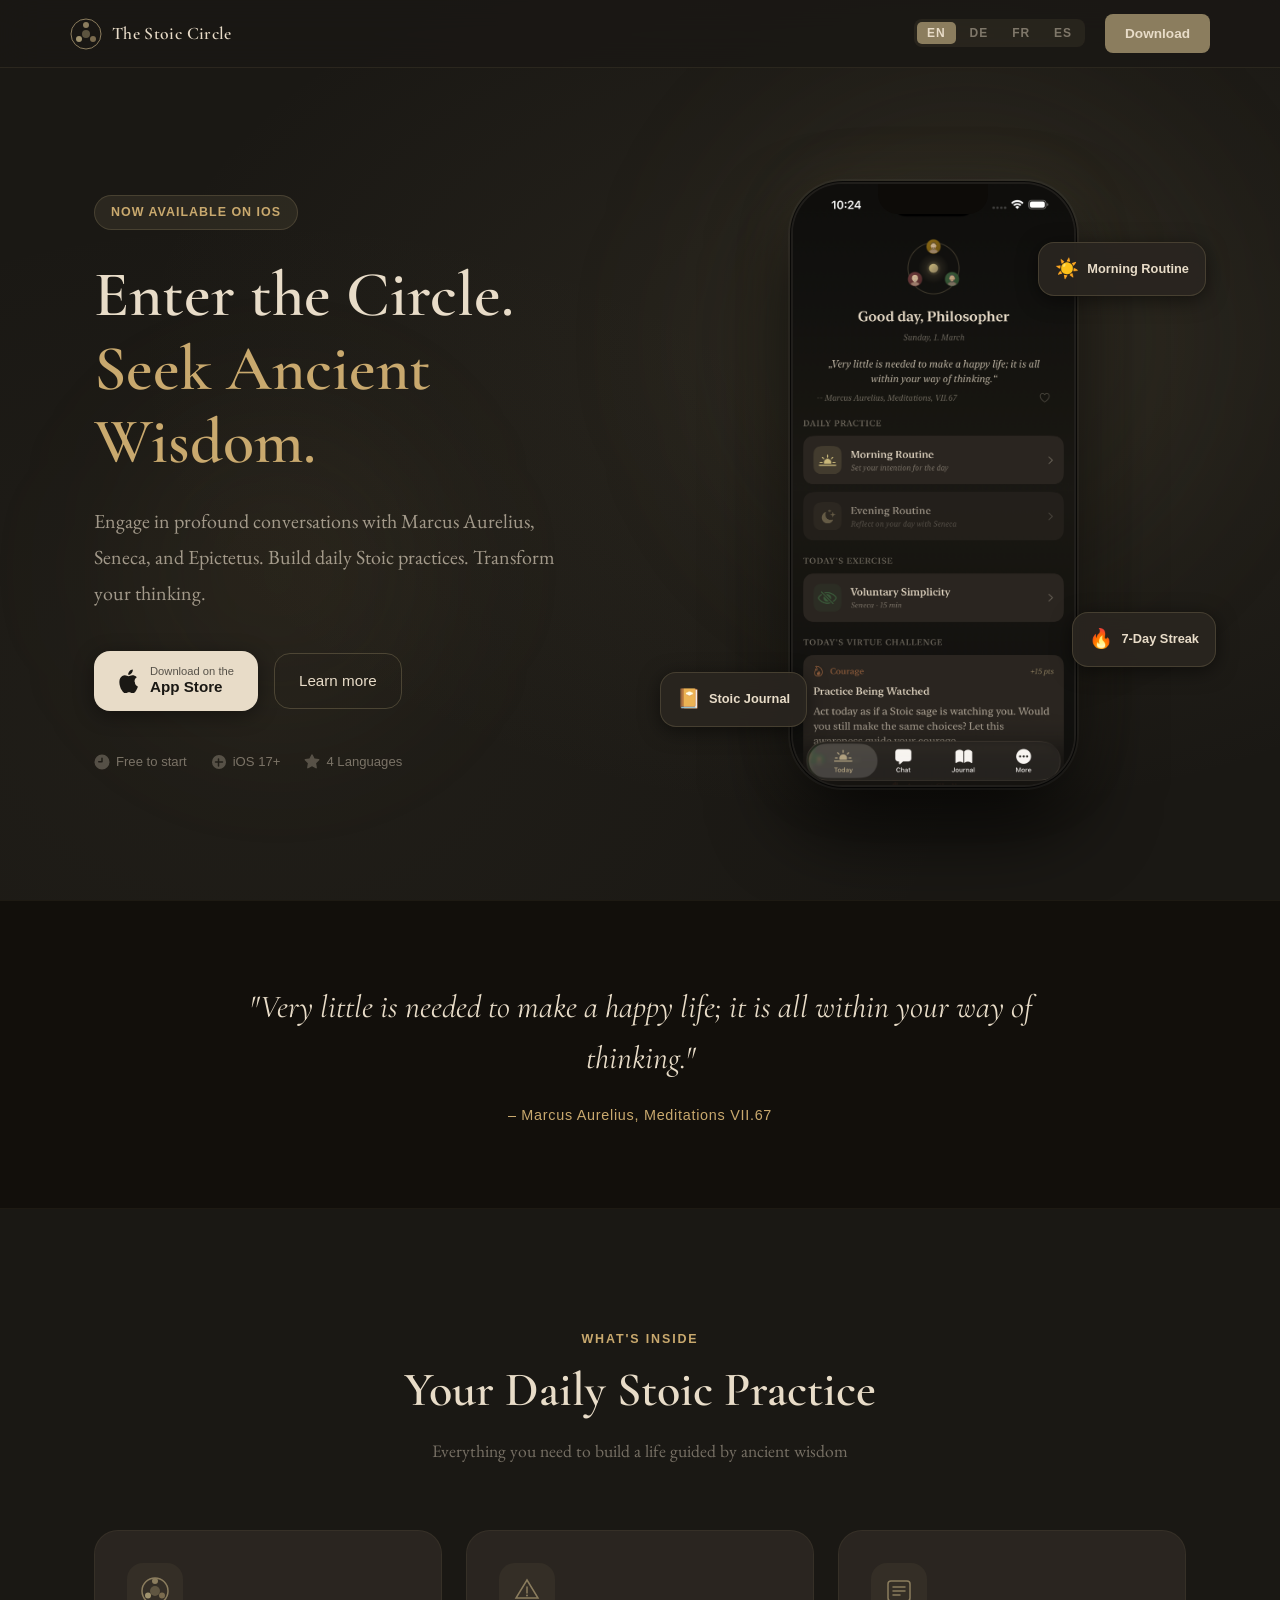
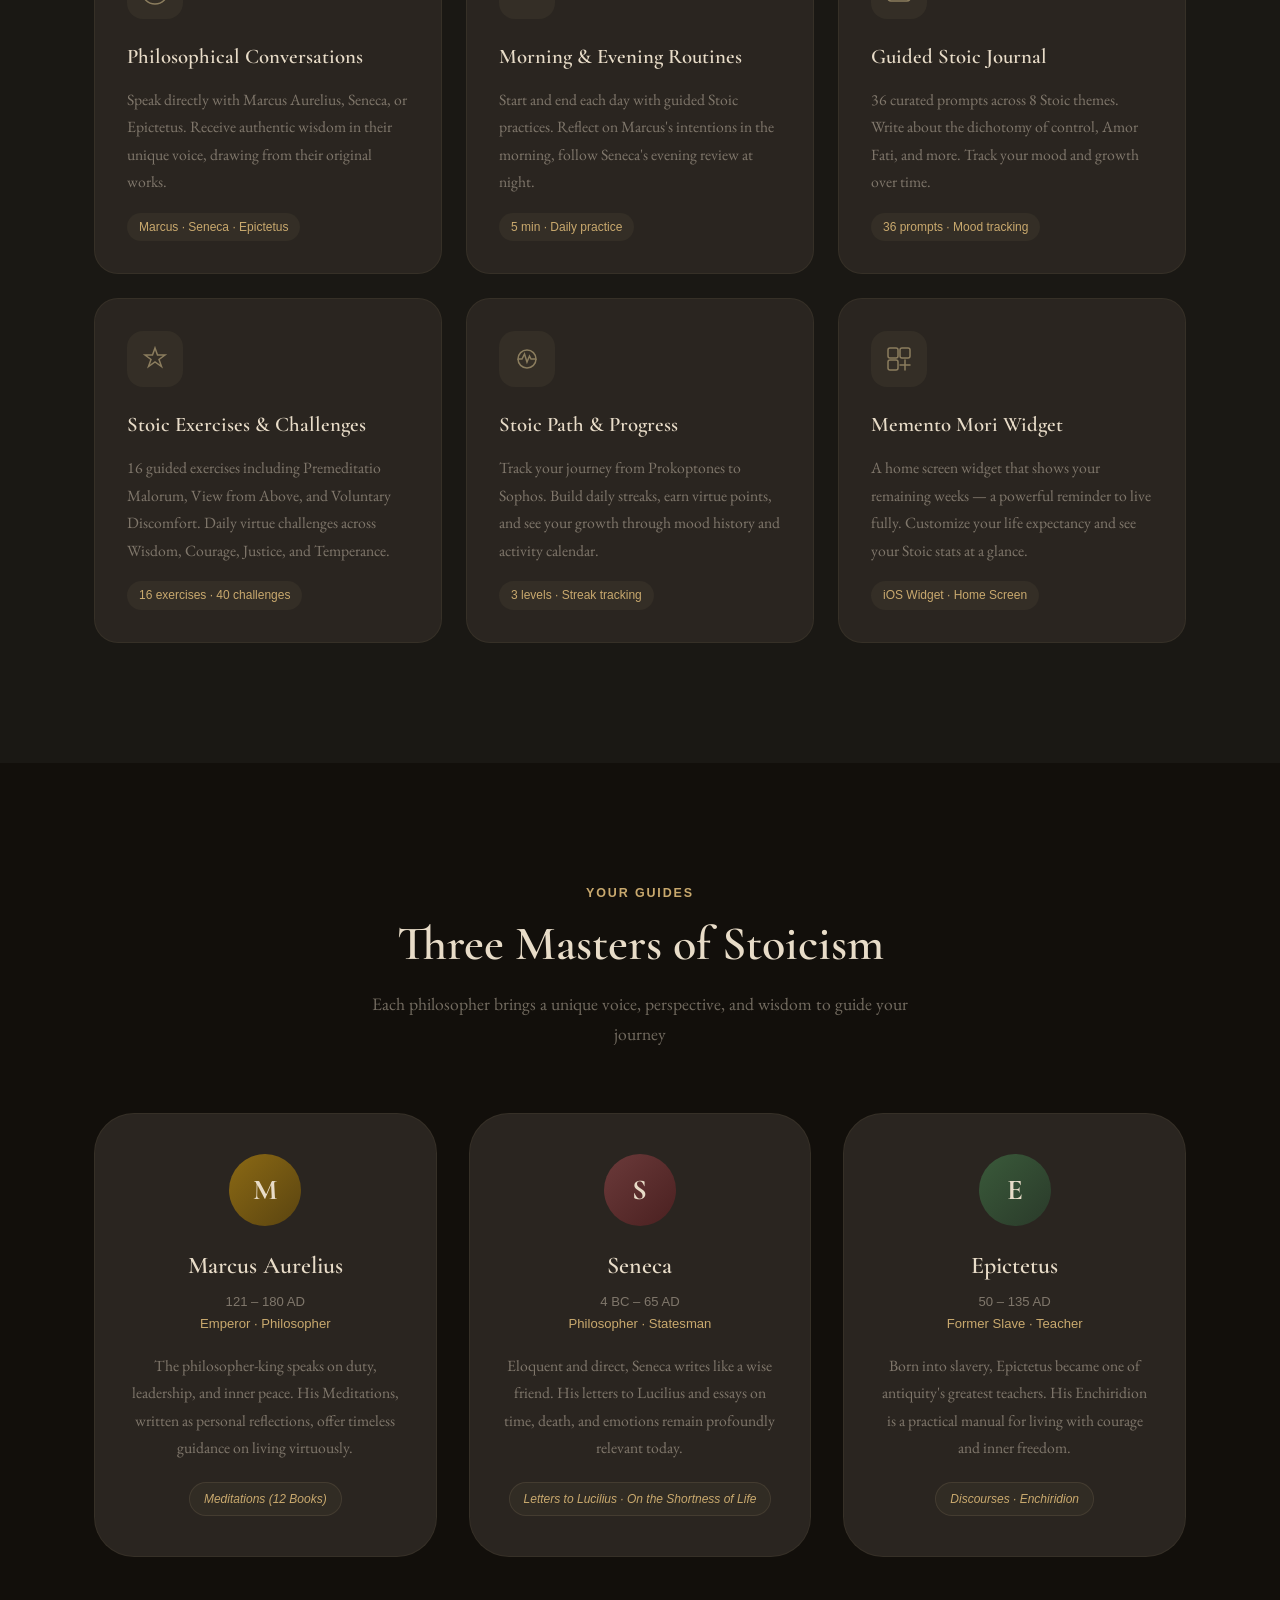
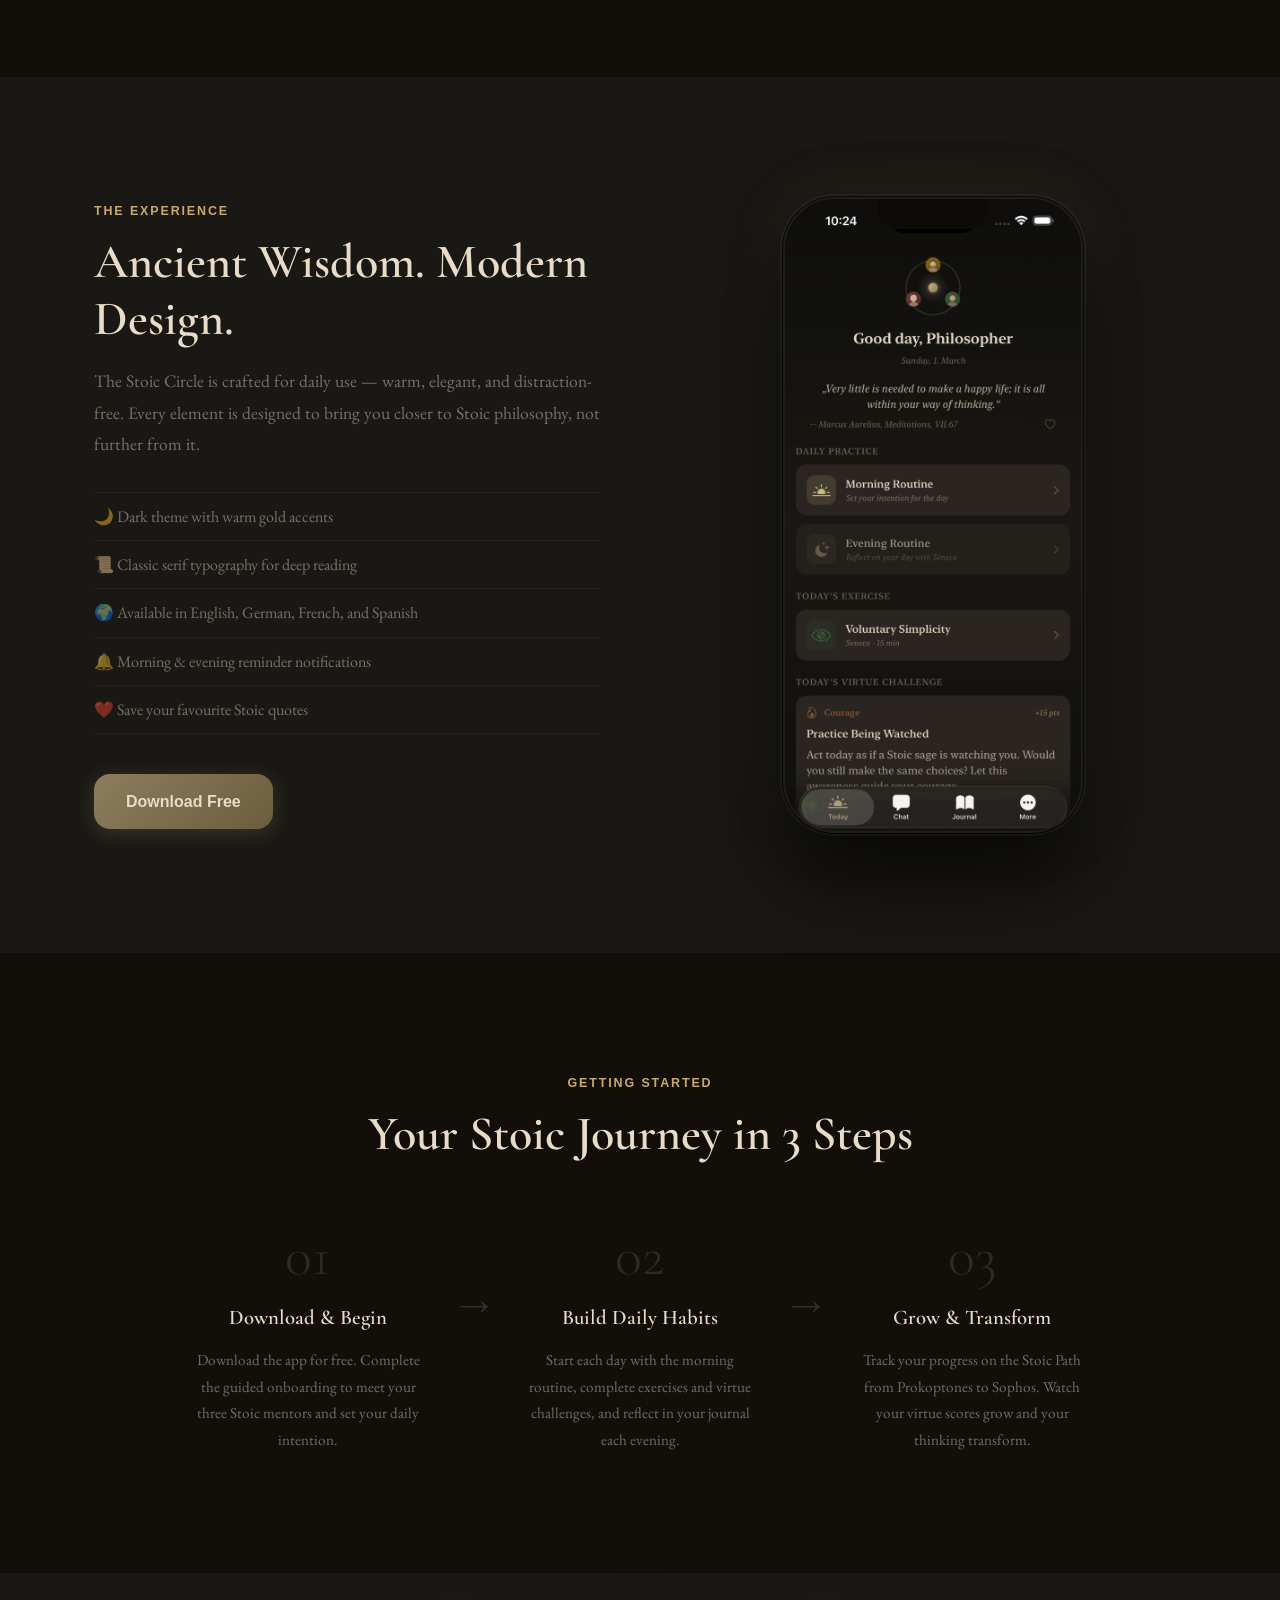
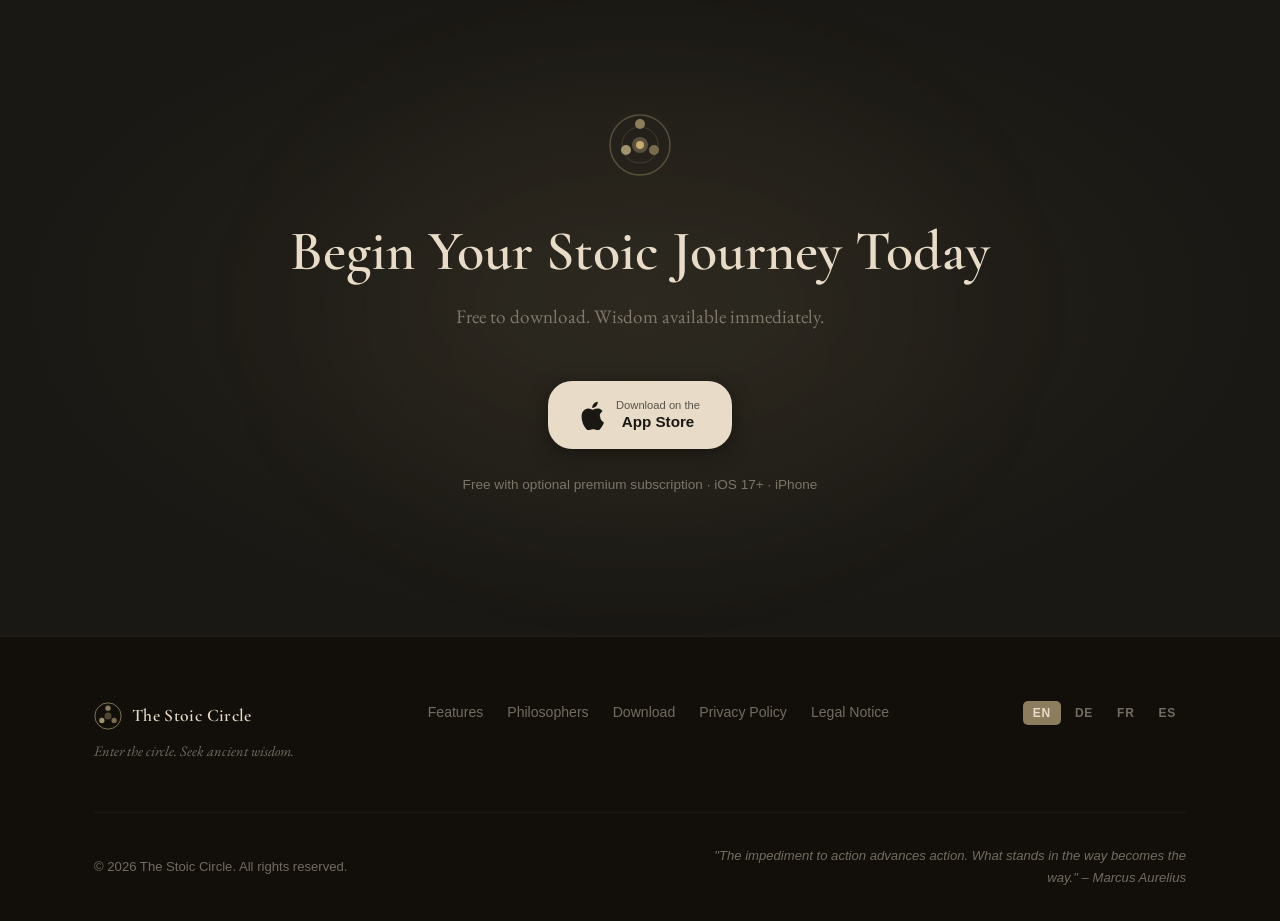
==== index.html @ cf2b48f3 "Launch The Stoic Circle website - Multilingual landing page (EN/DE/FR/ES) with JS language switcher " ====
<!DOCTYPE html>
<html lang="en">
<head>
  <meta charset="UTF-8">
  <meta name="viewport" content="width=device-width, initial-scale=1.0">

  <!-- Primary SEO -->
  <title data-i18n-attr="title">The Stoic Circle – Seek Ancient Wisdom | Stoic Philosophy App</title>
  <meta name="description" data-i18n-attr="description" content="Engage in profound conversations with Marcus Aurelius, Seneca, and Epictetus. Daily Stoic routines, guided journal, exercises, and virtue challenges. Download The Stoic Circle for iOS.">
  <meta name="keywords" content="stoic, stoicism, marcus aurelius, seneca, epictetus, philosophy, mindfulness, stoic app, stoicism app, daily stoic, stoic journal">
  <meta name="author" content="The Stoic Circle">
  <meta name="robots" content="index, follow">

  <!-- Canonical & hreflang -->
  <link rel="canonical" href="https://thestoiccircle.de/">
  <link rel="alternate" hreflang="en" href="https://thestoiccircle.de/">
  <link rel="alternate" hreflang="de" href="https://thestoiccircle.de/?lang=de">
  <link rel="alternate" hreflang="fr" href="https://thestoiccircle.de/?lang=fr">
  <link rel="alternate" hreflang="es" href="https://thestoiccircle.de/?lang=es">
  <link rel="alternate" hreflang="x-default" href="https://thestoiccircle.de/">

  <!-- Open Graph -->
  <meta property="og:type" content="website">
  <meta property="og:url" content="https://thestoiccircle.de/">
  <meta property="og:title" content="The Stoic Circle – Seek Ancient Wisdom">
  <meta property="og:description" content="Engage in profound conversations with Marcus Aurelius, Seneca, and Epictetus. Daily Stoic routines, guided journal, exercises, and virtue challenges.">
  <meta property="og:image" content="https://thestoiccircle.de/images/og-image.png">
  <meta property="og:locale" content="en_US">
  <meta property="og:locale:alternate" content="de_DE">
  <meta property="og:locale:alternate" content="fr_FR">
  <meta property="og:locale:alternate" content="es_ES">

  <!-- Twitter Card -->
  <meta name="twitter:card" content="summary_large_image">
  <meta name="twitter:title" content="The Stoic Circle – Seek Ancient Wisdom">
  <meta name="twitter:description" content="Engage in profound conversations with Marcus Aurelius, Seneca, and Epictetus.">
  <meta name="twitter:image" content="https://thestoiccircle.de/images/og-image.png">

  <!-- Favicon -->
  <link rel="icon" type="image/svg+xml" href="images/favicon.svg">
  <link rel="apple-touch-icon" href="images/apple-touch-icon.png">

  <!-- Fonts -->
  <link rel="preconnect" href="https://fonts.googleapis.com">
  <link rel="preconnect" href="https://fonts.gstatic.com" crossorigin>
  <link href="https://fonts.googleapis.com/css2?family=Cormorant+Garamond:ital,wght@0,400;0,500;0,600;0,700;1,400;1,500&family=EB+Garamond:ital,wght@0,400;0,500;1,400&display=swap" rel="stylesheet">

  <!-- Schema.org App Markup -->
  <script type="application/ld+json">
  {
    "@context": "https://schema.org",
    "@type": "MobileApplication",
    "name": "The Stoic Circle",
    "description": "Engage in profound conversations with Marcus Aurelius, Seneca, and Epictetus. Daily Stoic routines, guided journal, exercises, and virtue challenges.",
    "applicationCategory": "LifestyleApplication",
    "operatingSystem": "iOS",
    "offers": {
      "@type": "Offer",
      "price": "0",
      "priceCurrency": "EUR"
    },
    "author": {
      "@type": "Organization",
      "name": "The Stoic Circle",
      "url": "https://thestoiccircle.de"
    }
  }
  </script>

  <link rel="stylesheet" href="css/style.css">
</head>
<body>

  <!-- Navigation -->
  <nav class="nav" role="navigation" aria-label="Main navigation">
    <div class="nav-inner">
      <a href="#" class="nav-logo" aria-label="The Stoic Circle Home">
        <svg width="32" height="32" viewBox="0 0 32 32" fill="none" xmlns="http://www.w3.org/2000/svg" aria-hidden="true">
          <circle cx="16" cy="16" r="15" stroke="#8B7D5E" stroke-width="1"/>
          <circle cx="16" cy="16" r="4" fill="#8B7D5E" opacity="0.6"/>
          <circle cx="16" cy="7" r="3" fill="#8B7D5E"/>
          <circle cx="9" cy="21" r="3" fill="#A0936E"/>
          <circle cx="23" cy="21" r="3" fill="#7A6B4E"/>
        </svg>
        <span class="nav-title">The Stoic Circle</span>
      </a>
      <div class="nav-right">
        <div class="lang-switcher" role="listbox" aria-label="Language selection">
          <button class="lang-btn active" data-lang="en" aria-label="English">EN</button>
          <button class="lang-btn" data-lang="de" aria-label="Deutsch">DE</button>
          <button class="lang-btn" data-lang="fr" aria-label="Français">FR</button>
          <button class="lang-btn" data-lang="es" aria-label="Español">ES</button>
        </div>
        <a href="#download" class="nav-cta" data-i18n="nav.cta">Download</a>
      </div>
    </div>
  </nav>

  <!-- Hero Section -->
  <section class="hero" id="home">
    <div class="hero-bg">
      <div class="hero-glow hero-glow-1"></div>
      <div class="hero-glow hero-glow-2"></div>
    </div>
    <div class="hero-inner">
      <div class="hero-content">
        <div class="hero-badge" data-i18n="hero.badge">Now available on iOS</div>
        <h1 class="hero-title">
          <span data-i18n="hero.title1">Enter the Circle.</span><br>
          <span class="hero-title-gold" data-i18n="hero.title2">Seek Ancient Wisdom.</span>
        </h1>
        <p class="hero-subtitle" data-i18n="hero.subtitle">
          Engage in profound conversations with Marcus Aurelius, Seneca, and Epictetus. Build daily Stoic practices. Transform your thinking.
        </p>
        <div class="hero-ctas">
          <a href="https://apps.apple.com/app/the-stoic-circle" class="btn-appstore" aria-label="Download on the App Store">
            <svg width="20" height="24" viewBox="0 0 20 24" fill="currentColor" aria-hidden="true"><path d="M16.462 12.576c-.026-2.806 2.293-4.153 2.396-4.218-1.305-1.908-3.335-2.168-4.057-2.196-1.722-.174-3.375 1.018-4.251 1.018-.876 0-2.228-0.993-3.662-0.967-1.878.027-3.614 1.093-4.579 2.762C.343 12.173 1.72 17.97 3.678 21.1c.964 1.54 2.108 3.269 3.614 3.21 1.456-.059 2.003-.936 3.762-.936 1.752 0 2.25.936 3.773.904 1.565-.026 2.55-1.567 3.504-3.113 1.109-1.773 1.561-3.512 1.587-3.6-.035-.013-3.034-1.157-3.056-4.588zm-2.864-8.408c.793-.967 1.33-2.296 1.18-3.636-1.142.048-2.538.762-3.357 1.706-.737.852-1.389 2.226-1.214 3.525 1.273.1 2.577-.648 3.391-1.595z"/></svg>
            <span>
              <small data-i18n="hero.appstore.small">Download on the</small>
              <strong data-i18n="hero.appstore.strong">App Store</strong>
            </span>
          </a>
          <a href="#features" class="btn-secondary" data-i18n="hero.learn">Learn more</a>
        </div>
        <div class="hero-meta">
          <span class="hero-meta-item">
            <svg width="16" height="16" viewBox="0 0 16 16" fill="currentColor" aria-hidden="true"><path d="M8 .5a7.5 7.5 0 100 15A7.5 7.5 0 008 .5zm0 3a.75.75 0 01.75.75v3.5a.75.75 0 01-.75.75H4.75a.75.75 0 010-1.5H7.25V4.25A.75.75 0 018 3.5z"/></svg>
            <span data-i18n="hero.meta.free">Free to start</span>
          </span>
          <span class="hero-meta-item">
            <svg width="16" height="16" viewBox="0 0 16 16" fill="currentColor" aria-hidden="true"><path d="M8 1a7 7 0 100 14A7 7 0 008 1zm3.5 7.75h-3.25v3.25a.75.75 0 01-1.5 0V8.75H4.5a.75.75 0 010-1.5h2.25V5a.75.75 0 011.5 0v2.25H11.5a.75.75 0 010 1.5z"/></svg>
            <span data-i18n="hero.meta.ios">iOS 17+</span>
          </span>
          <span class="hero-meta-item">
            <svg width="16" height="16" viewBox="0 0 16 16" fill="currentColor" aria-hidden="true"><path d="M8 .25a.75.75 0 01.673.418l1.882 3.815 4.21.612a.75.75 0 01.416 1.279l-3.046 2.97.719 4.192a.75.75 0 01-1.088.791L8 12.347l-3.766 1.98a.75.75 0 01-1.088-.79l.72-4.194L.818 6.374a.75.75 0 01.416-1.28l4.21-.611L7.327.668A.75.75 0 018 .25z"/></svg>
            <span data-i18n="hero.meta.lang">4 Languages</span>
          </span>
        </div>
      </div>
      <div class="hero-visual">
        <div class="phone-mockup" role="img" aria-label="The Stoic Circle app screenshot showing daily practice and stoic quote">
          <div class="phone-notch"></div>
          <div class="phone-screen">
            <img src="images/screenshot.png" alt="The Stoic Circle App – Today View with daily stoic quote and practice routines" loading="eager" width="295" height="639">
          </div>
        </div>
        <div class="hero-floating hero-floating-1">
          <span>☀️</span>
          <p data-i18n="hero.float.morning">Morning Routine</p>
        </div>
        <div class="hero-floating hero-floating-2">
          <span>🔥</span>
          <p data-i18n="hero.float.streak">7-Day Streak</p>
        </div>
        <div class="hero-floating hero-floating-3">
          <span>📔</span>
          <p data-i18n="hero.float.journal">Stoic Journal</p>
        </div>
      </div>
    </div>
  </section>

  <!-- Quote Section -->
  <section class="quote-section" aria-label="Stoic wisdom quote">
    <div class="container">
      <blockquote class="featured-quote">
        <p class="quote-text" data-i18n="quote.text">"Very little is needed to make a happy life; it is all within your way of thinking."</p>
        <footer class="quote-author" data-i18n="quote.author">– Marcus Aurelius, Meditations VII.67</footer>
      </blockquote>
    </div>
  </section>

  <!-- Features Section -->
  <section class="features" id="features" aria-labelledby="features-title">
    <div class="container">
      <div class="section-header">
        <p class="section-label" data-i18n="features.label">What's inside</p>
        <h2 class="section-title" id="features-title" data-i18n="features.title">Your Daily Stoic Practice</h2>
        <p class="section-subtitle" data-i18n="features.subtitle">Everything you need to build a life guided by ancient wisdom</p>
      </div>
      <div class="features-grid">
        <article class="feature-card">
          <div class="feature-icon" aria-hidden="true">
            <svg width="28" height="28" viewBox="0 0 28 28" fill="none"><circle cx="14" cy="14" r="13" stroke="#8B7D5E" stroke-width="1.5"/><circle cx="14" cy="14" r="5" fill="#8B7D5E" opacity="0.5"/><circle cx="14" cy="4" r="3" fill="#8B7D5E"/><circle cx="7" cy="18.5" r="3" fill="#A0936E"/><circle cx="21" cy="18.5" r="3" fill="#7A6B4E"/></svg>
          </div>
          <h3 class="feature-title" data-i18n="features.chat.title">Philosophical Conversations</h3>
          <p class="feature-desc" data-i18n="features.chat.desc">Speak directly with Marcus Aurelius, Seneca, or Epictetus. Receive authentic wisdom in their unique voice, drawing from their original works.</p>
          <div class="feature-tag">Marcus · Seneca · Epictetus</div>
        </article>
        <article class="feature-card">
          <div class="feature-icon" aria-hidden="true">
            <svg width="28" height="28" viewBox="0 0 28 28" fill="none"><path d="M14 3L25 21H3L14 3Z" stroke="#8B7D5E" stroke-width="1.5" fill="none"/><line x1="14" y1="10" x2="14" y2="16" stroke="#8B7D5E" stroke-width="1.5" stroke-linecap="round"/><circle cx="14" cy="18.5" r="1" fill="#8B7D5E"/></svg>
          </div>
          <h3 class="feature-title" data-i18n="features.routine.title">Morning & Evening Routines</h3>
          <p class="feature-desc" data-i18n="features.routine.desc">Start and end each day with guided Stoic practices. Reflect on Marcus's intentions in the morning, follow Seneca's evening review at night.</p>
          <div class="feature-tag" data-i18n="features.routine.tag">5 min · Daily practice</div>
        </article>
        <article class="feature-card">
          <div class="feature-icon" aria-hidden="true">
            <svg width="28" height="28" viewBox="0 0 28 28" fill="none"><rect x="3" y="4" width="22" height="20" rx="3" stroke="#8B7D5E" stroke-width="1.5"/><line x1="8" y1="10" x2="20" y2="10" stroke="#8B7D5E" stroke-width="1.5" stroke-linecap="round"/><line x1="8" y1="14" x2="20" y2="14" stroke="#8B7D5E" stroke-width="1.5" stroke-linecap="round"/><line x1="8" y1="18" x2="15" y2="18" stroke="#8B7D5E" stroke-width="1.5" stroke-linecap="round"/></svg>
          </div>
          <h3 class="feature-title" data-i18n="features.journal.title">Guided Stoic Journal</h3>
          <p class="feature-desc" data-i18n="features.journal.desc">36 curated prompts across 8 Stoic themes. Write about the dichotomy of control, Amor Fati, and more. Track your mood and growth over time.</p>
          <div class="feature-tag" data-i18n="features.journal.tag">36 prompts · Mood tracking</div>
        </article>
        <article class="feature-card">
          <div class="feature-icon" aria-hidden="true">
            <svg width="28" height="28" viewBox="0 0 28 28" fill="none"><path d="M14 3L16.5 10H24L18 14.5L20.5 21.5L14 17L7.5 21.5L10 14.5L4 10H11.5L14 3Z" stroke="#8B7D5E" stroke-width="1.5" fill="none"/></svg>
          </div>
          <h3 class="feature-title" data-i18n="features.exercises.title">Stoic Exercises & Challenges</h3>
          <p class="feature-desc" data-i18n="features.exercises.desc">16 guided exercises including Premeditatio Malorum, View from Above, and Voluntary Discomfort. Daily virtue challenges across Wisdom, Courage, Justice, and Temperance.</p>
          <div class="feature-tag" data-i18n="features.exercises.tag">16 exercises · 40 challenges</div>
        </article>
        <article class="feature-card">
          <div class="feature-icon" aria-hidden="true">
            <svg width="28" height="28" viewBox="0 0 28 28" fill="none"><path d="M14 5C9 5 5 9 5 14H9L11.5 9L14 17L16.5 11L18 14H23C23 9 19 5 14 5Z" stroke="#8B7D5E" stroke-width="1.5" fill="none"/><path d="M5 14C5 19 9 23 14 23C19 23 23 19 23 14" stroke="#8B7D5E" stroke-width="1.5"/></svg>
          </div>
          <h3 class="feature-title" data-i18n="features.progress.title">Stoic Path & Progress</h3>
          <p class="feature-desc" data-i18n="features.progress.desc">Track your journey from Prokoptones to Sophos. Build daily streaks, earn virtue points, and see your growth through mood history and activity calendar.</p>
          <div class="feature-tag" data-i18n="features.progress.tag">3 levels · Streak tracking</div>
        </article>
        <article class="feature-card">
          <div class="feature-icon" aria-hidden="true">
            <svg width="28" height="28" viewBox="0 0 28 28" fill="none"><rect x="3" y="3" width="10" height="10" rx="2" stroke="#8B7D5E" stroke-width="1.5"/><rect x="15" y="3" width="10" height="10" rx="2" stroke="#8B7D5E" stroke-width="1.5"/><rect x="3" y="15" width="10" height="10" rx="2" stroke="#8B7D5E" stroke-width="1.5"/><path d="M15 20H25M20 15V25" stroke="#8B7D5E" stroke-width="1.5" stroke-linecap="round"/></svg>
          </div>
          <h3 class="feature-title" data-i18n="features.widget.title">Memento Mori Widget</h3>
          <p class="feature-desc" data-i18n="features.widget.desc">A home screen widget that shows your remaining weeks — a powerful reminder to live fully. Customize your life expectancy and see your Stoic stats at a glance.</p>
          <div class="feature-tag" data-i18n="features.widget.tag">iOS Widget · Home Screen</div>
        </article>
      </div>
    </div>
  </section>

  <!-- Philosophers Section -->
  <section class="philosophers" id="philosophers" aria-labelledby="philosophers-title">
    <div class="container">
      <div class="section-header">
        <p class="section-label" data-i18n="philosophers.label">Your guides</p>
        <h2 class="section-title" id="philosophers-title" data-i18n="philosophers.title">Three Masters of Stoicism</h2>
        <p class="section-subtitle" data-i18n="philosophers.subtitle">Each philosopher brings a unique voice, perspective, and wisdom to guide your journey</p>
      </div>
      <div class="philosophers-grid">
        <article class="philosopher-card philosopher-marcus">
          <div class="philosopher-avatar marcus-avatar" aria-hidden="true">M</div>
          <h3 class="philosopher-name">Marcus Aurelius</h3>
          <p class="philosopher-dates" data-i18n="marcus.dates">121 – 180 AD</p>
          <p class="philosopher-role" data-i18n="marcus.role">Emperor · Philosopher</p>
          <p class="philosopher-desc" data-i18n="marcus.desc">The philosopher-king speaks on duty, leadership, and inner peace. His Meditations, written as personal reflections, offer timeless guidance on living virtuously.</p>
          <div class="philosopher-works">
            <span data-i18n="marcus.works">Meditations (12 Books)</span>
          </div>
        </article>
        <article class="philosopher-card philosopher-seneca">
          <div class="philosopher-avatar seneca-avatar" aria-hidden="true">S</div>
          <h3 class="philosopher-name">Seneca</h3>
          <p class="philosopher-dates" data-i18n="seneca.dates">4 BC – 65 AD</p>
          <p class="philosopher-role" data-i18n="seneca.role">Philosopher · Statesman</p>
          <p class="philosopher-desc" data-i18n="seneca.desc">Eloquent and direct, Seneca writes like a wise friend. His letters to Lucilius and essays on time, death, and emotions remain profoundly relevant today.</p>
          <div class="philosopher-works">
            <span data-i18n="seneca.works">Letters to Lucilius · On the Shortness of Life</span>
          </div>
        </article>
        <article class="philosopher-card philosopher-epictetus">
          <div class="philosopher-avatar epictetus-avatar" aria-hidden="true">E</div>
          <h3 class="philosopher-name">Epictetus</h3>
          <p class="philosopher-dates" data-i18n="epictetus.dates">50 – 135 AD</p>
          <p class="philosopher-role" data-i18n="epictetus.role">Former Slave · Teacher</p>
          <p class="philosopher-desc" data-i18n="epictetus.desc">Born into slavery, Epictetus became one of antiquity's greatest teachers. His Enchiridion is a practical manual for living with courage and inner freedom.</p>
          <div class="philosopher-works">
            <span data-i18n="epictetus.works">Discourses · Enchiridion</span>
          </div>
        </article>
      </div>
    </div>
  </section>

  <!-- Screenshot Showcase Section -->
  <section class="showcase" id="app" aria-labelledby="showcase-title">
    <div class="container">
      <div class="showcase-inner">
        <div class="showcase-content">
          <p class="section-label" data-i18n="showcase.label">The experience</p>
          <h2 class="section-title" id="showcase-title" data-i18n="showcase.title">Ancient Wisdom. Modern Design.</h2>
          <p class="showcase-desc" data-i18n="showcase.desc">The Stoic Circle is crafted for daily use — warm, elegant, and distraction-free. Every element is designed to bring you closer to Stoic philosophy, not further from it.</p>
          <ul class="showcase-list" role="list">
            <li data-i18n="showcase.item1">🌙 Dark theme with warm gold accents</li>
            <li data-i18n="showcase.item2">📜 Classic serif typography for deep reading</li>
            <li data-i18n="showcase.item3">🌍 Available in English, German, French, and Spanish</li>
            <li data-i18n="showcase.item4">🔔 Morning & evening reminder notifications</li>
            <li data-i18n="showcase.item5">❤️ Save your favourite Stoic quotes</li>
          </ul>
          <a href="#download" class="btn-primary" data-i18n="showcase.cta">Download Free</a>
        </div>
        <div class="showcase-visual">
          <div class="phone-mockup phone-large" role="img" aria-label="The Stoic Circle app showing today's view with morning routine and daily quote">
            <div class="phone-notch"></div>
            <div class="phone-screen">
              <img src="images/screenshot.png" alt="The Stoic Circle iOS App – Today view with daily stoic quote, morning routine, and virtue challenge" loading="lazy" width="295" height="639">
            </div>
          </div>
        </div>
      </div>
    </div>
  </section>

  <!-- How it works Section -->
  <section class="howitworks" aria-labelledby="how-title">
    <div class="container">
      <div class="section-header">
        <p class="section-label" data-i18n="how.label">Getting started</p>
        <h2 class="section-title" id="how-title" data-i18n="how.title">Your Stoic Journey in 3 Steps</h2>
      </div>
      <div class="steps-grid">
        <div class="step">
          <div class="step-number" aria-hidden="true">01</div>
          <h3 class="step-title" data-i18n="how.step1.title">Download & Begin</h3>
          <p class="step-desc" data-i18n="how.step1.desc">Download the app for free. Complete the guided onboarding to meet your three Stoic mentors and set your daily intention.</p>
        </div>
        <div class="step-arrow" aria-hidden="true">→</div>
        <div class="step">
          <div class="step-number" aria-hidden="true">02</div>
          <h3 class="step-title" data-i18n="how.step2.title">Build Daily Habits</h3>
          <p class="step-desc" data-i18n="how.step2.desc">Start each day with the morning routine, complete exercises and virtue challenges, and reflect in your journal each evening.</p>
        </div>
        <div class="step-arrow" aria-hidden="true">→</div>
        <div class="step">
          <div class="step-number" aria-hidden="true">03</div>
          <h3 class="step-title" data-i18n="how.step3.title">Grow & Transform</h3>
          <p class="step-desc" data-i18n="how.step3.desc">Track your progress on the Stoic Path from Prokoptones to Sophos. Watch your virtue scores grow and your thinking transform.</p>
        </div>
      </div>
    </div>
  </section>

  <!-- Download CTA Section -->
  <section class="download" id="download" aria-labelledby="download-title">
    <div class="download-bg">
      <div class="download-glow"></div>
    </div>
    <div class="container">
      <div class="download-inner">
        <div class="download-logo" aria-hidden="true">
          <svg width="64" height="64" viewBox="0 0 64 64" fill="none">
            <circle cx="32" cy="32" r="30" stroke="#8B7D5E" stroke-width="1.5" opacity="0.5"/>
            <circle cx="32" cy="32" r="18" stroke="#8B7D5E" stroke-width="1" opacity="0.3"/>
            <circle cx="32" cy="32" r="8" fill="#8B7D5E" opacity="0.5"/>
            <circle cx="32" cy="32" r="4" fill="#C9A96E"/>
            <circle cx="32" cy="11" r="5" fill="#8B7D5E"/>
            <circle cx="18" cy="37" r="5" fill="#A0936E"/>
            <circle cx="46" cy="37" r="5" fill="#7A6B4E"/>
          </svg>
        </div>
        <h2 class="download-title" id="download-title" data-i18n="download.title">Begin Your Stoic Journey Today</h2>
        <p class="download-subtitle" data-i18n="download.subtitle">Free to download. Wisdom available immediately.</p>
        <div class="download-ctas">
          <a href="https://apps.apple.com/app/the-stoic-circle" class="btn-appstore btn-appstore-large" aria-label="Download on the App Store">
            <svg width="24" height="29" viewBox="0 0 20 24" fill="currentColor" aria-hidden="true"><path d="M16.462 12.576c-.026-2.806 2.293-4.153 2.396-4.218-1.305-1.908-3.335-2.168-4.057-2.196-1.722-.174-3.375 1.018-4.251 1.018-.876 0-2.228-0.993-3.662-0.967-1.878.027-3.614 1.093-4.579 2.762C.343 12.173 1.72 17.97 3.678 21.1c.964 1.54 2.108 3.269 3.614 3.21 1.456-.059 2.003-.936 3.762-.936 1.752 0 2.25.936 3.773.904 1.565-.026 2.55-1.567 3.504-3.113 1.109-1.773 1.561-3.512 1.587-3.6-.035-.013-3.034-1.157-3.056-4.588zm-2.864-8.408c.793-.967 1.33-2.296 1.18-3.636-1.142.048-2.538.762-3.357 1.706-.737.852-1.389 2.226-1.214 3.525 1.273.1 2.577-.648 3.391-1.595z"/></svg>
            <span>
              <small data-i18n="hero.appstore.small">Download on the</small>
              <strong data-i18n="hero.appstore.strong">App Store</strong>
            </span>
          </a>
        </div>
        <p class="download-note">
          <span data-i18n="download.free">Free with optional premium subscription</span>
          · iOS 17+ · iPhone
        </p>
      </div>
    </div>
  </section>

  <!-- Footer -->
  <footer class="footer" role="contentinfo">
    <div class="container">
      <div class="footer-inner">
        <div class="footer-brand">
          <a href="#" class="nav-logo" aria-label="The Stoic Circle">
            <svg width="28" height="28" viewBox="0 0 32 32" fill="none" aria-hidden="true">
              <circle cx="16" cy="16" r="15" stroke="#8B7D5E" stroke-width="1"/>
              <circle cx="16" cy="16" r="4" fill="#8B7D5E" opacity="0.5"/>
              <circle cx="16" cy="7" r="3" fill="#8B7D5E"/>
              <circle cx="9" cy="21" r="3" fill="#A0936E"/>
              <circle cx="23" cy="21" r="3" fill="#7A6B4E"/>
            </svg>
            <span class="nav-title">The Stoic Circle</span>
          </a>
          <p class="footer-tagline" data-i18n="footer.tagline">Enter the circle. Seek ancient wisdom.</p>
        </div>
        <nav class="footer-links" aria-label="Footer navigation">
          <a href="#features" data-i18n="footer.features">Features</a>
          <a href="#philosophers" data-i18n="footer.philosophers">Philosophers</a>
          <a href="#download" data-i18n="footer.download">Download</a>
          <a href="privacy.html" data-i18n="footer.privacy">Privacy Policy</a>
          <a href="imprint.html" data-i18n="footer.imprint">Legal Notice</a>
        </nav>
        <div class="footer-lang">
          <button class="lang-btn-footer active" data-lang="en">EN</button>
          <button class="lang-btn-footer" data-lang="de">DE</button>
          <button class="lang-btn-footer" data-lang="fr">FR</button>
          <button class="lang-btn-footer" data-lang="es">ES</button>
        </div>
      </div>
      <div class="footer-bottom">
        <p data-i18n="footer.copyright">© 2026 The Stoic Circle. All rights reserved.</p>
        <p class="footer-stoic" data-i18n="footer.stoic">"The impediment to action advances action. What stands in the way becomes the way." – Marcus Aurelius</p>
      </div>
    </div>
  </footer>

  <script src="js/app.js"></script>
</body>
</html>
---- css/style.css ----
/* ============================================================
   THE STOIC CIRCLE – Website Styles
   Color palette mirrors the iOS app
   ============================================================ */

:root {
  --bg:          #1A1814;
  --bg-light:    #2A2520;
  --bg-deep:     #120F0B;
  --surface:     #E8DCC8;
  --surface-dim: rgba(232, 220, 200, 0.45);
  --accent:      #8B7D5E;
  --accent-bright: #C9A96E;
  --accent-dark: #6B5D3E;
  --marcus:      #8B6914;
  --seneca:      #6B3A3A;
  --epictetus:   #3A5A3A;
  --radius-sm:   8px;
  --radius-md:   16px;
  --radius-lg:   24px;
  --radius-xl:   40px;
  --transition:  0.3s ease;
  --font-serif:  'Cormorant Garamond', Georgia, serif;
  --font-body:   'EB Garamond', Georgia, serif;
  --font-ui:     -apple-system, BlinkMacSystemFont, 'Segoe UI', sans-serif;
  --max-width:   1140px;
}

/* ── Reset ── */
*, *::before, *::after { box-sizing: border-box; margin: 0; padding: 0; }
html { scroll-behavior: smooth; font-size: 16px; }
body {
  background: var(--bg);
  color: var(--surface);
  font-family: var(--font-body);
  line-height: 1.7;
  -webkit-font-smoothing: antialiased;
  overflow-x: hidden;
}
img { display: block; max-width: 100%; height: auto; }
a { color: inherit; text-decoration: none; }
button { cursor: pointer; border: none; background: none; font-family: inherit; }
ul { list-style: none; }

.container {
  max-width: var(--max-width);
  margin: 0 auto;
  padding: 0 24px;
}

/* ── Navigation ── */
.nav {
  position: fixed;
  top: 0; left: 0; right: 0;
  z-index: 100;
  padding: 0 24px;
  height: 68px;
  backdrop-filter: blur(20px);
  -webkit-backdrop-filter: blur(20px);
  background: rgba(26, 24, 20, 0.85);
  border-bottom: 1px solid rgba(139, 125, 94, 0.15);
}
.nav-inner {
  max-width: var(--max-width);
  margin: 0 auto;
  height: 100%;
  display: flex;
  align-items: center;
  justify-content: space-between;
}
.nav-logo {
  display: flex;
  align-items: center;
  gap: 10px;
  transition: opacity var(--transition);
}
.nav-logo:hover { opacity: 0.8; }
.nav-title {
  font-family: var(--font-serif);
  font-size: 1.1rem;
  font-weight: 600;
  color: var(--surface);
  letter-spacing: 0.02em;
}
.nav-right {
  display: flex;
  align-items: center;
  gap: 20px;
}
.lang-switcher {
  display: flex;
  gap: 4px;
  background: rgba(139, 125, 94, 0.12);
  border-radius: var(--radius-sm);
  padding: 3px;
}
.lang-btn {
  padding: 4px 10px;
  border-radius: 5px;
  font-family: var(--font-ui);
  font-size: 0.75rem;
  font-weight: 600;
  letter-spacing: 0.08em;
  color: var(--surface-dim);
  transition: all var(--transition);
}
.lang-btn:hover { color: var(--surface); }
.lang-btn.active {
  background: var(--accent);
  color: var(--surface);
}
.nav-cta {
  display: inline-flex;
  align-items: center;
  padding: 8px 20px;
  background: var(--accent);
  color: var(--surface);
  border-radius: var(--radius-sm);
  font-family: var(--font-ui);
  font-size: 0.85rem;
  font-weight: 600;
  transition: background var(--transition), transform var(--transition);
}
.nav-cta:hover { background: var(--accent-bright); transform: translateY(-1px); }

/* ── Hero ── */
.hero {
  position: relative;
  min-height: 100vh;
  padding-top: 68px;
  display: flex;
  align-items: center;
  overflow: hidden;
}
.hero-bg {
  position: absolute;
  inset: 0;
  background: radial-gradient(ellipse at 70% 40%, rgba(139, 125, 94, 0.12) 0%, transparent 60%),
              radial-gradient(ellipse at 20% 80%, rgba(139, 125, 94, 0.06) 0%, transparent 50%);
}
.hero-glow {
  position: absolute;
  border-radius: 50%;
  filter: blur(80px);
  pointer-events: none;
}
.hero-glow-1 {
  width: 500px; height: 500px;
  background: rgba(139, 125, 94, 0.08);
  top: 10%; right: 5%;
}
.hero-glow-2 {
  width: 300px; height: 300px;
  background: rgba(201, 169, 110, 0.06);
  bottom: 20%; left: 10%;
}
.hero-inner {
  position: relative;
  max-width: var(--max-width);
  margin: 0 auto;
  padding: 80px 24px 80px;
  display: grid;
  grid-template-columns: 1fr 1fr;
  gap: 80px;
  align-items: center;
}
.hero-badge {
  display: inline-block;
  padding: 6px 16px;
  background: rgba(139, 125, 94, 0.15);
  border: 1px solid rgba(139, 125, 94, 0.3);
  border-radius: 100px;
  font-family: var(--font-ui);
  font-size: 0.78rem;
  font-weight: 600;
  letter-spacing: 0.08em;
  text-transform: uppercase;
  color: var(--accent-bright);
  margin-bottom: 28px;
}
.hero-title {
  font-family: var(--font-serif);
  font-size: clamp(2.8rem, 5vw, 4.2rem);
  font-weight: 600;
  line-height: 1.15;
  color: var(--surface);
  margin-bottom: 24px;
}
.hero-title-gold { color: var(--accent-bright); }
.hero-subtitle {
  font-size: clamp(1.1rem, 2vw, 1.25rem);
  color: rgba(232, 220, 200, 0.65);
  max-width: 480px;
  margin-bottom: 40px;
  line-height: 1.8;
}
.hero-ctas {
  display: flex;
  gap: 16px;
  align-items: center;
  flex-wrap: wrap;
  margin-bottom: 40px;
}
.btn-appstore {
  display: inline-flex;
  align-items: center;
  gap: 12px;
  padding: 14px 24px;
  background: var(--surface);
  color: var(--bg);
  border-radius: var(--radius-md);
  font-family: var(--font-ui);
  transition: transform var(--transition), box-shadow var(--transition);
  box-shadow: 0 4px 20px rgba(0,0,0,0.4);
}
.btn-appstore:hover { transform: translateY(-2px); box-shadow: 0 8px 30px rgba(0,0,0,0.5); }
.btn-appstore svg { flex-shrink: 0; }
.btn-appstore span { display: flex; flex-direction: column; line-height: 1.2; }
.btn-appstore small { font-size: 0.7rem; opacity: 0.7; }
.btn-appstore strong { font-size: 0.95rem; }
.btn-appstore-large { padding: 18px 32px; border-radius: var(--radius-lg); }
.btn-secondary {
  display: inline-flex;
  align-items: center;
  padding: 14px 24px;
  border: 1px solid rgba(139, 125, 94, 0.4);
  border-radius: var(--radius-md);
  font-family: var(--font-ui);
  font-size: 0.95rem;
  color: var(--surface);
  transition: all var(--transition);
}
.btn-secondary:hover { background: rgba(139, 125, 94, 0.1); border-color: var(--accent); }
.btn-primary {
  display: inline-flex;
  align-items: center;
  padding: 14px 32px;
  background: linear-gradient(135deg, var(--accent), var(--accent-dark));
  color: var(--surface);
  border-radius: var(--radius-md);
  font-family: var(--font-ui);
  font-size: 1rem;
  font-weight: 600;
  transition: all var(--transition);
  box-shadow: 0 4px 20px rgba(139, 125, 94, 0.3);
}
.btn-primary:hover { transform: translateY(-2px); box-shadow: 0 8px 30px rgba(139, 125, 94, 0.4); }
.hero-meta {
  display: flex;
  gap: 24px;
  flex-wrap: wrap;
}
.hero-meta-item {
  display: flex;
  align-items: center;
  gap: 6px;
  font-family: var(--font-ui);
  font-size: 0.82rem;
  color: var(--surface-dim);
}
.hero-meta-item svg { opacity: 0.6; }

/* ── Phone Mockup ── */
.hero-visual {
  position: relative;
  display: flex;
  justify-content: center;
}
.phone-mockup {
  position: relative;
  width: 285px;
  height: 605px;
  background: #0D0B08;
  border-radius: 52px;
  border: 2px solid rgba(255,255,255,0.08);
  box-shadow:
    0 0 0 1px rgba(0,0,0,0.8),
    0 0 0 3px rgba(255,255,255,0.04),
    0 40px 80px rgba(0,0,0,0.8),
    0 0 60px rgba(139,125,94,0.15),
    inset 0 0 0 1px rgba(255,255,255,0.03);
  overflow: hidden;
}
.phone-notch {
  position: absolute;
  top: 0; left: 50%;
  transform: translateX(-50%);
  width: 110px; height: 30px;
  background: #0D0B08;
  border-radius: 0 0 20px 20px;
  z-index: 10;
}
.phone-screen {
  width: 100%; height: 100%;
  overflow: hidden;
}
.phone-screen img {
  width: 100%;
  height: 100%;
  object-fit: cover;
  object-position: top;
}
.phone-large {
  width: 300px;
  height: 636px;
}

/* Floating badges */
.hero-floating {
  position: absolute;
  display: flex;
  align-items: center;
  gap: 8px;
  padding: 10px 16px;
  background: rgba(42, 37, 32, 0.92);
  border: 1px solid rgba(139, 125, 94, 0.3);
  border-radius: var(--radius-md);
  backdrop-filter: blur(10px);
  box-shadow: 0 4px 20px rgba(0,0,0,0.5);
}
.hero-floating span { font-size: 1.2rem; }
.hero-floating p {
  font-family: var(--font-ui);
  font-size: 0.8rem;
  font-weight: 600;
  color: var(--surface);
  white-space: nowrap;
}
.hero-floating-1 { top: 60px; right: -20px; animation: float 4s ease-in-out infinite; }
.hero-floating-2 { bottom: 120px; right: -30px; animation: float 4s ease-in-out infinite 1s; }
.hero-floating-3 { bottom: 60px; left: -20px; animation: float 4s ease-in-out infinite 2s; }
@keyframes float {
  0%, 100% { transform: translateY(0); }
  50% { transform: translateY(-8px); }
}

/* ── Quote Section ── */
.quote-section {
  padding: 80px 24px;
  background: var(--bg-deep);
  border-top: 1px solid rgba(139, 125, 94, 0.1);
  border-bottom: 1px solid rgba(139, 125, 94, 0.1);
}
.featured-quote {
  max-width: 800px;
  margin: 0 auto;
  text-align: center;
}
.quote-text {
  font-family: var(--font-serif);
  font-size: clamp(1.4rem, 3vw, 2rem);
  font-style: italic;
  font-weight: 400;
  color: var(--surface);
  line-height: 1.6;
  margin-bottom: 20px;
}
.quote-author {
  font-family: var(--font-ui);
  font-size: 0.9rem;
  color: var(--accent-bright);
  letter-spacing: 0.05em;
}

/* ── Section Helpers ── */
.section-header {
  text-align: center;
  margin-bottom: 64px;
}
.section-label {
  font-family: var(--font-ui);
  font-size: 0.78rem;
  font-weight: 700;
  letter-spacing: 0.15em;
  text-transform: uppercase;
  color: var(--accent-bright);
  margin-bottom: 12px;
}
.section-title {
  font-family: var(--font-serif);
  font-size: clamp(2rem, 4vw, 3rem);
  font-weight: 600;
  color: var(--surface);
  line-height: 1.2;
  margin-bottom: 16px;
}
.section-subtitle {
  font-size: 1.1rem;
  color: var(--surface-dim);
  max-width: 580px;
  margin: 0 auto;
}

/* ── Features ── */
.features {
  padding: 120px 0;
}
.features-grid {
  display: grid;
  grid-template-columns: repeat(3, 1fr);
  gap: 24px;
}
.feature-card {
  padding: 32px;
  background: var(--bg-light);
  border: 1px solid rgba(139, 125, 94, 0.12);
  border-radius: var(--radius-lg);
  transition: border-color var(--transition), transform var(--transition);
}
.feature-card:hover {
  border-color: rgba(139, 125, 94, 0.35);
  transform: translateY(-4px);
}
.feature-icon {
  width: 56px; height: 56px;
  display: flex;
  align-items: center;
  justify-content: center;
  background: rgba(139, 125, 94, 0.1);
  border-radius: var(--radius-md);
  margin-bottom: 20px;
}
.feature-title {
  font-family: var(--font-serif);
  font-size: 1.3rem;
  font-weight: 600;
  color: var(--surface);
  margin-bottom: 12px;
}
.feature-desc {
  font-size: 0.98rem;
  color: var(--surface-dim);
  line-height: 1.75;
  margin-bottom: 16px;
}
.feature-tag {
  display: inline-block;
  padding: 4px 12px;
  background: rgba(139, 125, 94, 0.1);
  border-radius: 100px;
  font-family: var(--font-ui);
  font-size: 0.75rem;
  color: var(--accent-bright);
}

/* ── Philosophers ── */
.philosophers {
  padding: 120px 0;
  background: var(--bg-deep);
}
.philosophers-grid {
  display: grid;
  grid-template-columns: repeat(3, 1fr);
  gap: 32px;
}
.philosopher-card {
  padding: 40px 32px;
  background: var(--bg-light);
  border-radius: var(--radius-xl);
  border: 1px solid rgba(139, 125, 94, 0.12);
  text-align: center;
  transition: transform var(--transition), border-color var(--transition);
}
.philosopher-card:hover {
  transform: translateY(-6px);
  border-color: rgba(139, 125, 94, 0.3);
}
.philosopher-avatar {
  width: 72px; height: 72px;
  border-radius: 50%;
  display: flex;
  align-items: center;
  justify-content: center;
  margin: 0 auto 20px;
  font-family: var(--font-serif);
  font-size: 1.8rem;
  font-weight: 700;
  color: var(--surface);
}
.marcus-avatar  { background: linear-gradient(135deg, #8B6914, #5A4410); }
.seneca-avatar  { background: linear-gradient(135deg, #6B3A3A, #4A2020); }
.epictetus-avatar { background: linear-gradient(135deg, #3A5A3A, #2A3A2A); }
.philosopher-name {
  font-family: var(--font-serif);
  font-size: 1.5rem;
  font-weight: 600;
  color: var(--surface);
  margin-bottom: 4px;
}
.philosopher-dates, .philosopher-role {
  font-family: var(--font-ui);
  font-size: 0.82rem;
  color: var(--surface-dim);
}
.philosopher-role {
  color: var(--accent-bright);
  margin-bottom: 16px;
}
.philosopher-desc {
  font-size: 0.98rem;
  color: var(--surface-dim);
  line-height: 1.75;
  margin-bottom: 20px;
}
.philosopher-works {
  display: inline-block;
  padding: 6px 14px;
  background: rgba(139, 125, 94, 0.08);
  border: 1px solid rgba(139, 125, 94, 0.2);
  border-radius: 100px;
  font-family: var(--font-ui);
  font-size: 0.75rem;
  font-style: italic;
  color: var(--accent-bright);
}

/* ── Showcase ── */
.showcase {
  padding: 120px 0;
}
.showcase-inner {
  display: grid;
  grid-template-columns: 1fr 1fr;
  gap: 80px;
  align-items: center;
}
.showcase-desc {
  font-size: 1.1rem;
  color: var(--surface-dim);
  line-height: 1.8;
  margin-bottom: 32px;
}
.showcase-list {
  margin-bottom: 40px;
}
.showcase-list li {
  padding: 10px 0;
  border-bottom: 1px solid rgba(139, 125, 94, 0.1);
  font-size: 1rem;
  color: var(--surface-dim);
}
.showcase-list li:first-child { border-top: 1px solid rgba(139, 125, 94, 0.1); }
.showcase-visual {
  display: flex;
  justify-content: center;
}

/* ── How it works ── */
.howitworks {
  padding: 120px 0;
  background: var(--bg-deep);
}
.steps-grid {
  display: grid;
  grid-template-columns: 1fr auto 1fr auto 1fr;
  gap: 32px;
  align-items: start;
  max-width: 900px;
  margin: 0 auto;
}
.step { text-align: center; }
.step-number {
  font-family: var(--font-serif);
  font-size: 3.5rem;
  font-weight: 300;
  color: rgba(139, 125, 94, 0.25);
  line-height: 1;
  margin-bottom: 16px;
}
.step-title {
  font-family: var(--font-serif);
  font-size: 1.3rem;
  font-weight: 600;
  color: var(--surface);
  margin-bottom: 12px;
}
.step-desc {
  font-size: 0.95rem;
  color: var(--surface-dim);
  line-height: 1.75;
}
.step-arrow {
  font-size: 2rem;
  color: rgba(139, 125, 94, 0.3);
  padding-top: 50px;
  align-self: start;
}

/* ── Download ── */
.download {
  position: relative;
  padding: 140px 0;
  overflow: hidden;
}
.download-bg {
  position: absolute;
  inset: 0;
  background: radial-gradient(ellipse at 50% 50%, rgba(139, 125, 94, 0.12) 0%, transparent 70%);
}
.download-glow {
  position: absolute;
  top: 50%; left: 50%;
  transform: translate(-50%, -50%);
  width: 600px; height: 400px;
  background: rgba(139, 125, 94, 0.06);
  filter: blur(80px);
  border-radius: 50%;
}
.download-inner {
  position: relative;
  text-align: center;
}
.download-logo { margin: 0 auto 32px; }
.download-title {
  font-family: var(--font-serif);
  font-size: clamp(2.5rem, 5vw, 3.5rem);
  font-weight: 600;
  color: var(--surface);
  margin-bottom: 16px;
  line-height: 1.2;
}
.download-subtitle {
  font-size: 1.2rem;
  color: var(--surface-dim);
  margin-bottom: 48px;
}
.download-ctas {
  display: flex;
  justify-content: center;
  gap: 20px;
  flex-wrap: wrap;
  margin-bottom: 24px;
}
.download-note {
  font-family: var(--font-ui);
  font-size: 0.85rem;
  color: var(--surface-dim);
}

/* ── Footer ── */
.footer {
  background: var(--bg-deep);
  border-top: 1px solid rgba(139, 125, 94, 0.12);
  padding: 64px 0 32px;
}
.footer-inner {
  display: flex;
  justify-content: space-between;
  align-items: flex-start;
  gap: 40px;
  margin-bottom: 48px;
  flex-wrap: wrap;
}
.footer-tagline {
  font-style: italic;
  font-size: 0.9rem;
  color: var(--surface-dim);
  margin-top: 8px;
}
.footer-links {
  display: flex;
  gap: 24px;
  flex-wrap: wrap;
  align-items: center;
}
.footer-links a {
  font-family: var(--font-ui);
  font-size: 0.88rem;
  color: var(--surface-dim);
  transition: color var(--transition);
}
.footer-links a:hover { color: var(--surface); }
.footer-lang {
  display: flex;
  gap: 4px;
}
.lang-btn-footer {
  padding: 5px 10px;
  border-radius: 5px;
  font-family: var(--font-ui);
  font-size: 0.75rem;
  font-weight: 600;
  letter-spacing: 0.06em;
  color: var(--surface-dim);
  transition: all var(--transition);
}
.lang-btn-footer:hover { color: var(--surface); }
.lang-btn-footer.active {
  background: var(--accent);
  color: var(--surface);
}
.footer-bottom {
  border-top: 1px solid rgba(139, 125, 94, 0.1);
  padding-top: 32px;
  display: flex;
  justify-content: space-between;
  align-items: center;
  gap: 24px;
  flex-wrap: wrap;
}
.footer-bottom p {
  font-family: var(--font-ui);
  font-size: 0.82rem;
  color: var(--surface-dim);
}
.footer-stoic {
  font-style: italic;
  text-align: right;
  max-width: 480px;
}

/* ── Responsive ── */
@media (max-width: 1024px) {
  .features-grid { grid-template-columns: repeat(2, 1fr); }
  .hero-inner { gap: 48px; }
}

@media (max-width: 768px) {
  .nav-cta { display: none; }
  .hero-inner {
    grid-template-columns: 1fr;
    gap: 60px;
    text-align: center;
    padding: 60px 24px;
  }
  .hero-subtitle { margin: 0 auto 40px; }
  .hero-ctas { justify-content: center; }
  .hero-meta { justify-content: center; }
  .hero-visual { display: none; } /* hide phone on mobile hero */
  .features-grid { grid-template-columns: 1fr; }
  .philosophers-grid { grid-template-columns: 1fr; }
  .showcase-inner { grid-template-columns: 1fr; gap: 48px; }
  .showcase-visual { display: none; }
  .steps-grid {
    grid-template-columns: 1fr;
    max-width: 400px;
  }
  .step-arrow { display: none; }
  .footer-inner { flex-direction: column; gap: 32px; }
  .footer-bottom { flex-direction: column; text-align: center; }
  .footer-stoic { text-align: center; }
}

@media (max-width: 480px) {
  .hero-title { font-size: 2.4rem; }
  .btn-appstore, .btn-secondary { width: 100%; justify-content: center; }
  .hero-badge { font-size: 0.7rem; }
}

/* ── Accessibility ── */
:focus-visible {
  outline: 2px solid var(--accent-bright);
  outline-offset: 3px;
  border-radius: 4px;
}
@media (prefers-reduced-motion: reduce) {
  *, *::before, *::after { animation-duration: 0.01ms !important; transition-duration: 0.01ms !important; }
}
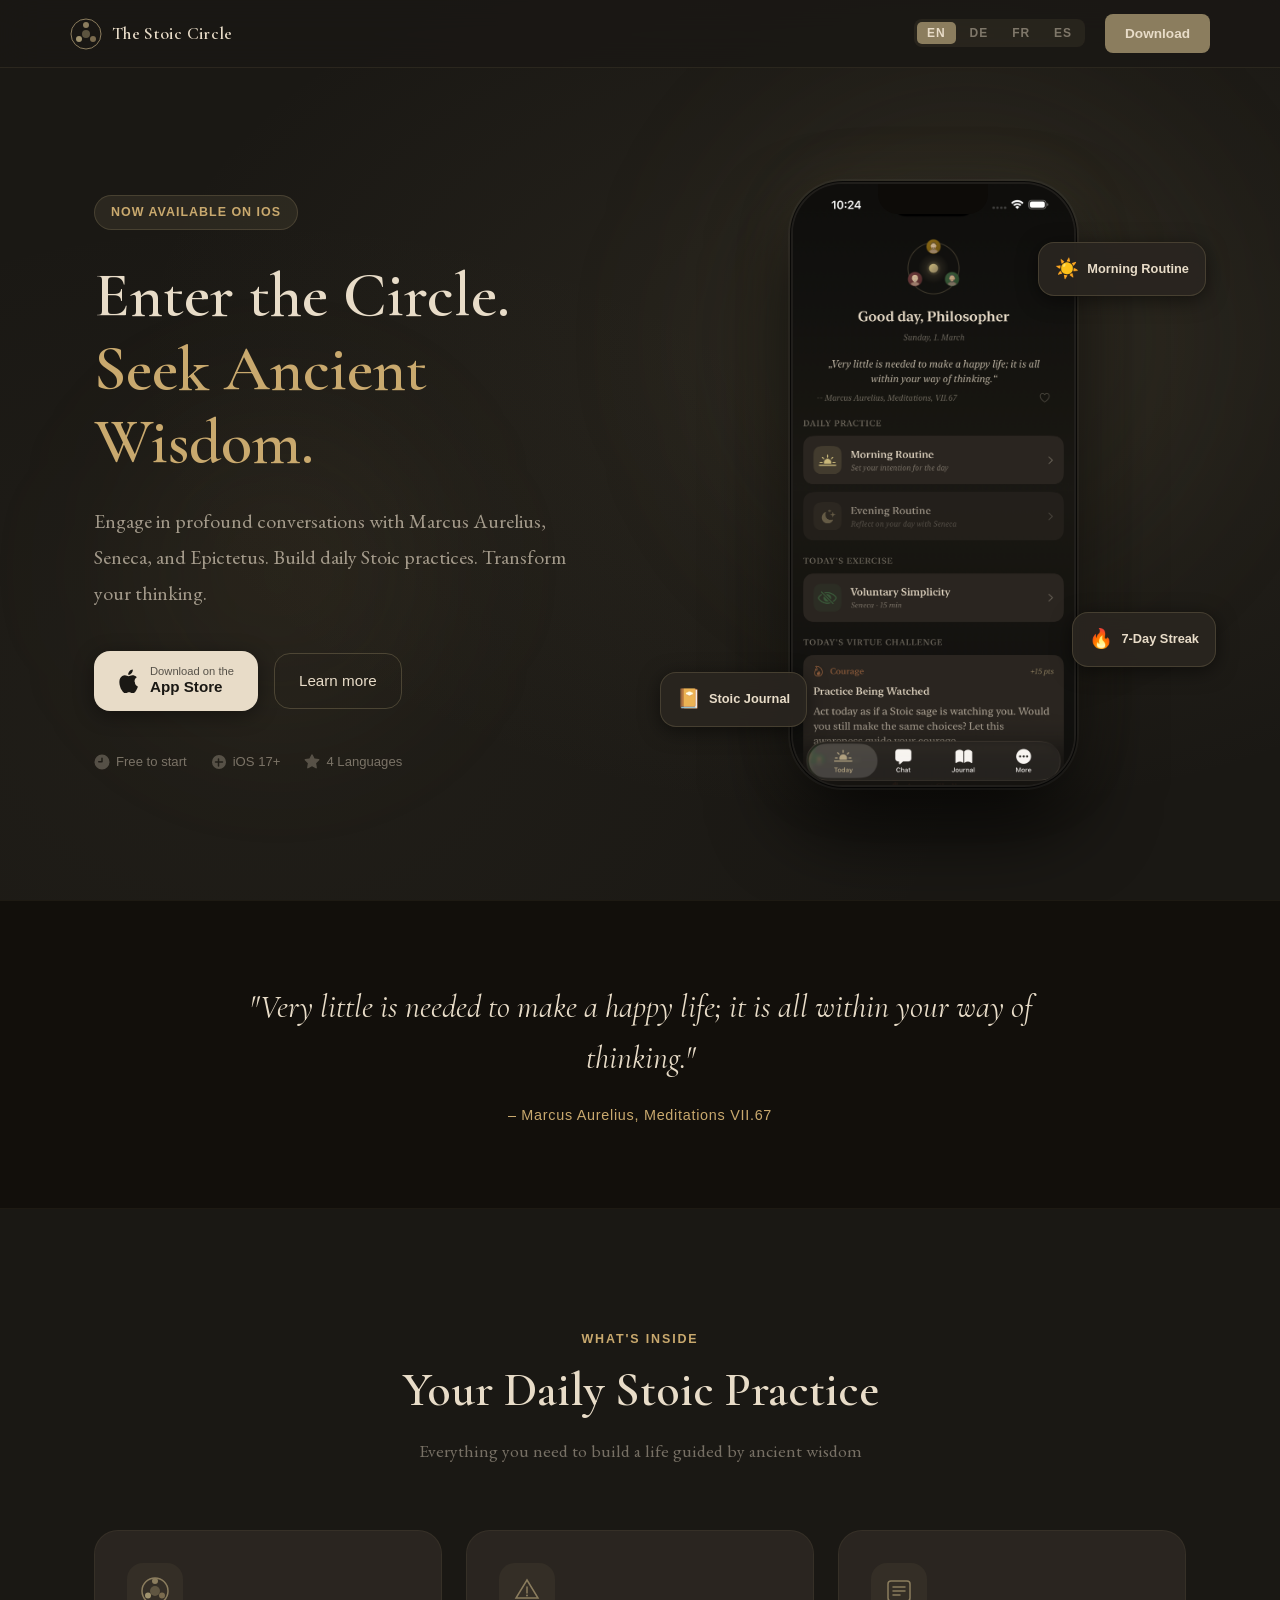
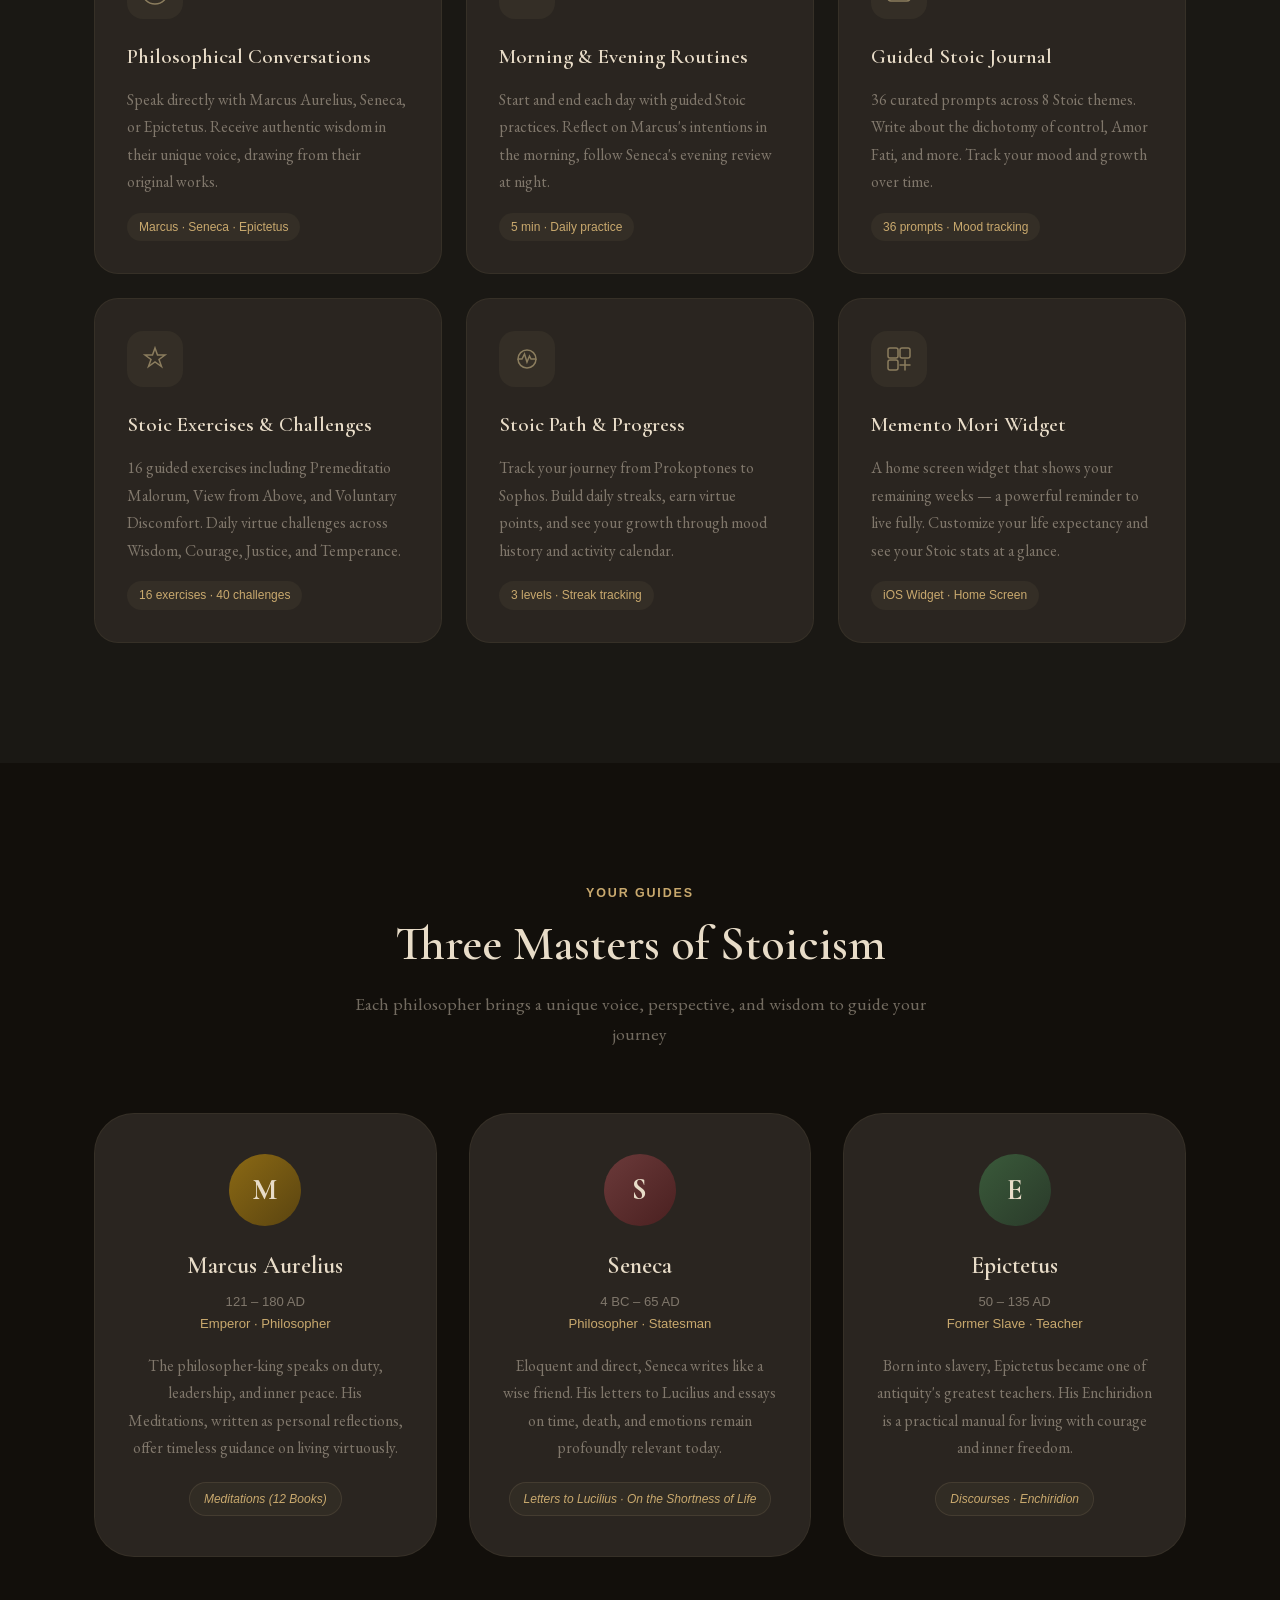
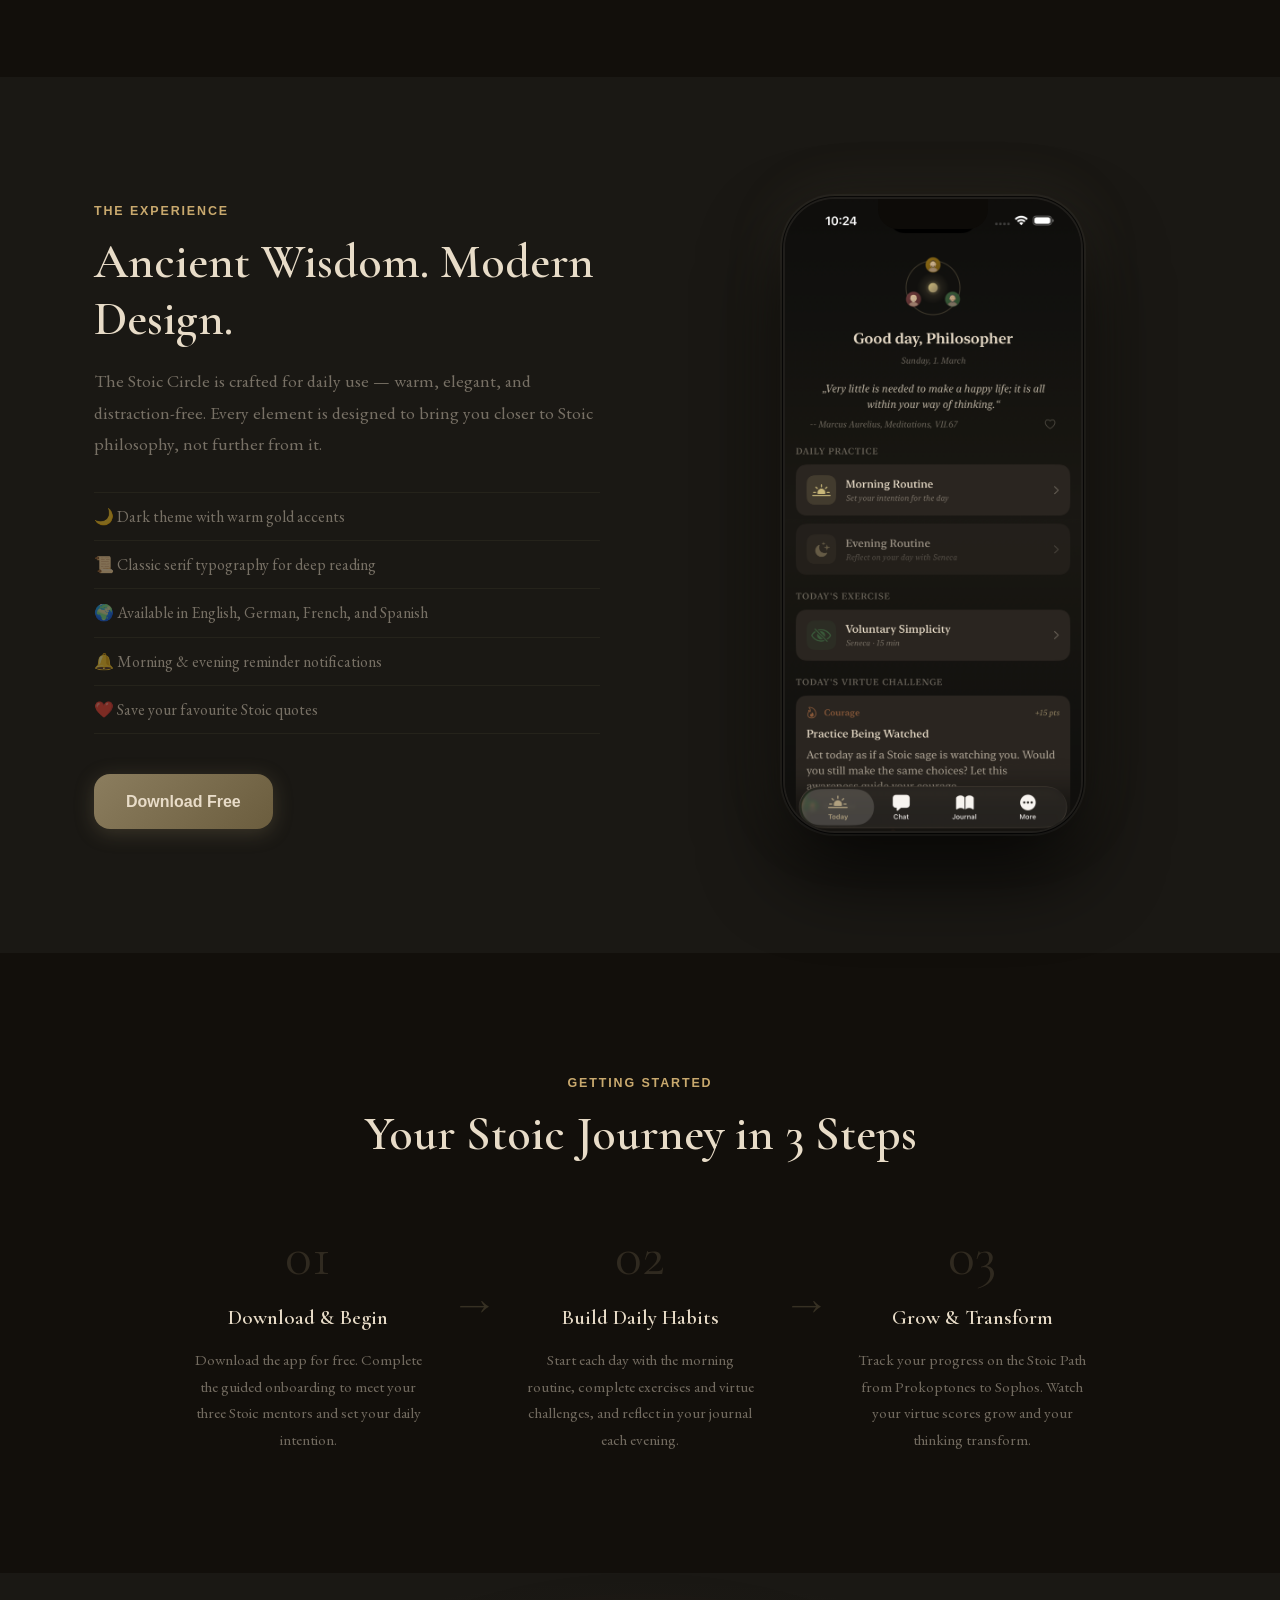
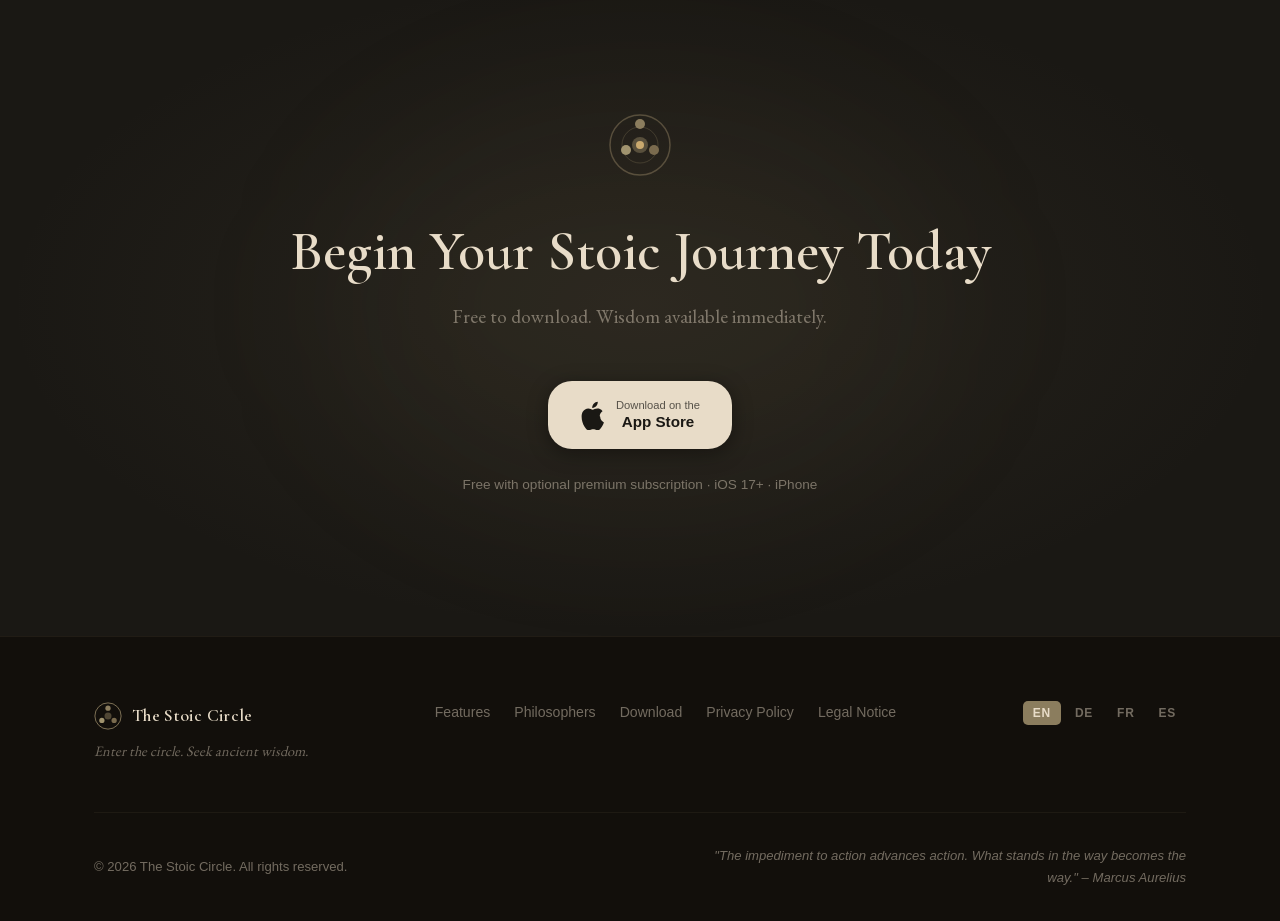
==== commit d4e8ed6f: "Add legal pages and self-host fonts (DSGVO-konform) - Add imprint.html (Impressum DE + EN, Wolfgang " ====
--- a/index.html
+++ b/index.html
@@ -40,10 +40,7 @@
   <link rel="icon" type="image/svg+xml" href="images/favicon.svg">
   <link rel="apple-touch-icon" href="images/apple-touch-icon.png">
 
-  <!-- Fonts -->
-  <link rel="preconnect" href="https://fonts.googleapis.com">
-  <link rel="preconnect" href="https://fonts.gstatic.com" crossorigin>
-  <link href="https://fonts.googleapis.com/css2?family=Cormorant+Garamond:ital,wght@0,400;0,500;0,600;0,700;1,400;1,500&family=EB+Garamond:ital,wght@0,400;0,500;1,400&display=swap" rel="stylesheet">
+  <!-- Fonts: Self-hosted (DSGVO-konform, kein Google CDN) -->
 
   <!-- Schema.org App Markup -->
   <script type="application/ld+json">
--- a/css/style.css
+++ b/css/style.css
@@ -1,7 +1,31 @@
 /* ============================================================
    THE STOIC CIRCLE – Website Styles
    Color palette mirrors the iOS app
+   Fonts: Self-hosted (DSGVO-konform, kein Google CDN)
    ============================================================ */
+
+/* ── Self-hosted Fonts (Open Font License) ── */
+@font-face {
+  font-family: 'Cormorant Garamond';
+  font-style: normal;
+  font-weight: 400 700;
+  font-display: swap;
+  src: url('../fonts/CormorantGaramond-Regular.woff2') format('woff2');
+}
+@font-face {
+  font-family: 'Cormorant Garamond';
+  font-style: italic;
+  font-weight: 400 700;
+  font-display: swap;
+  src: url('../fonts/CormorantGaramond-Italic.woff2') format('woff2');
+}
+@font-face {
+  font-family: 'EB Garamond';
+  font-style: normal;
+  font-weight: 400 500;
+  font-display: swap;
+  src: url('../fonts/EBGaramond-Regular.woff2') format('woff2');
+}
 
 :root {
   --bg:          #1A1814;
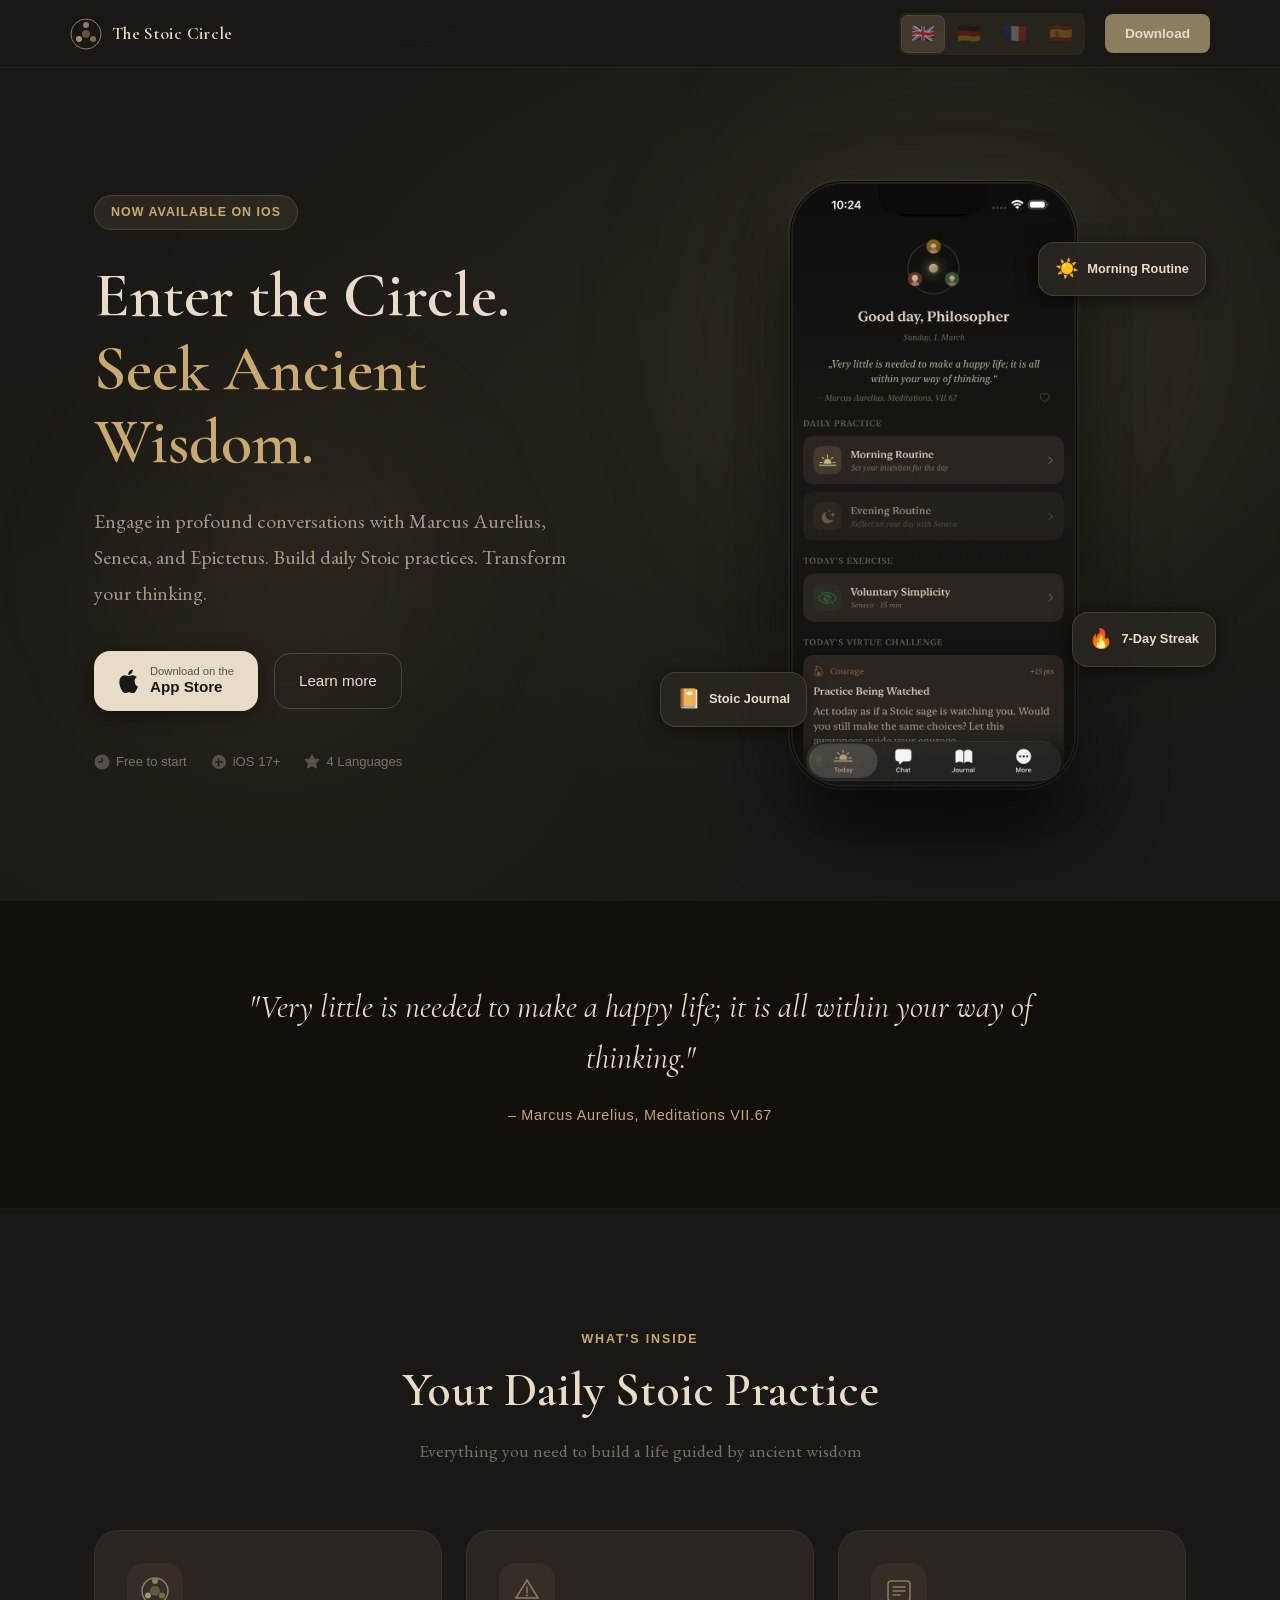
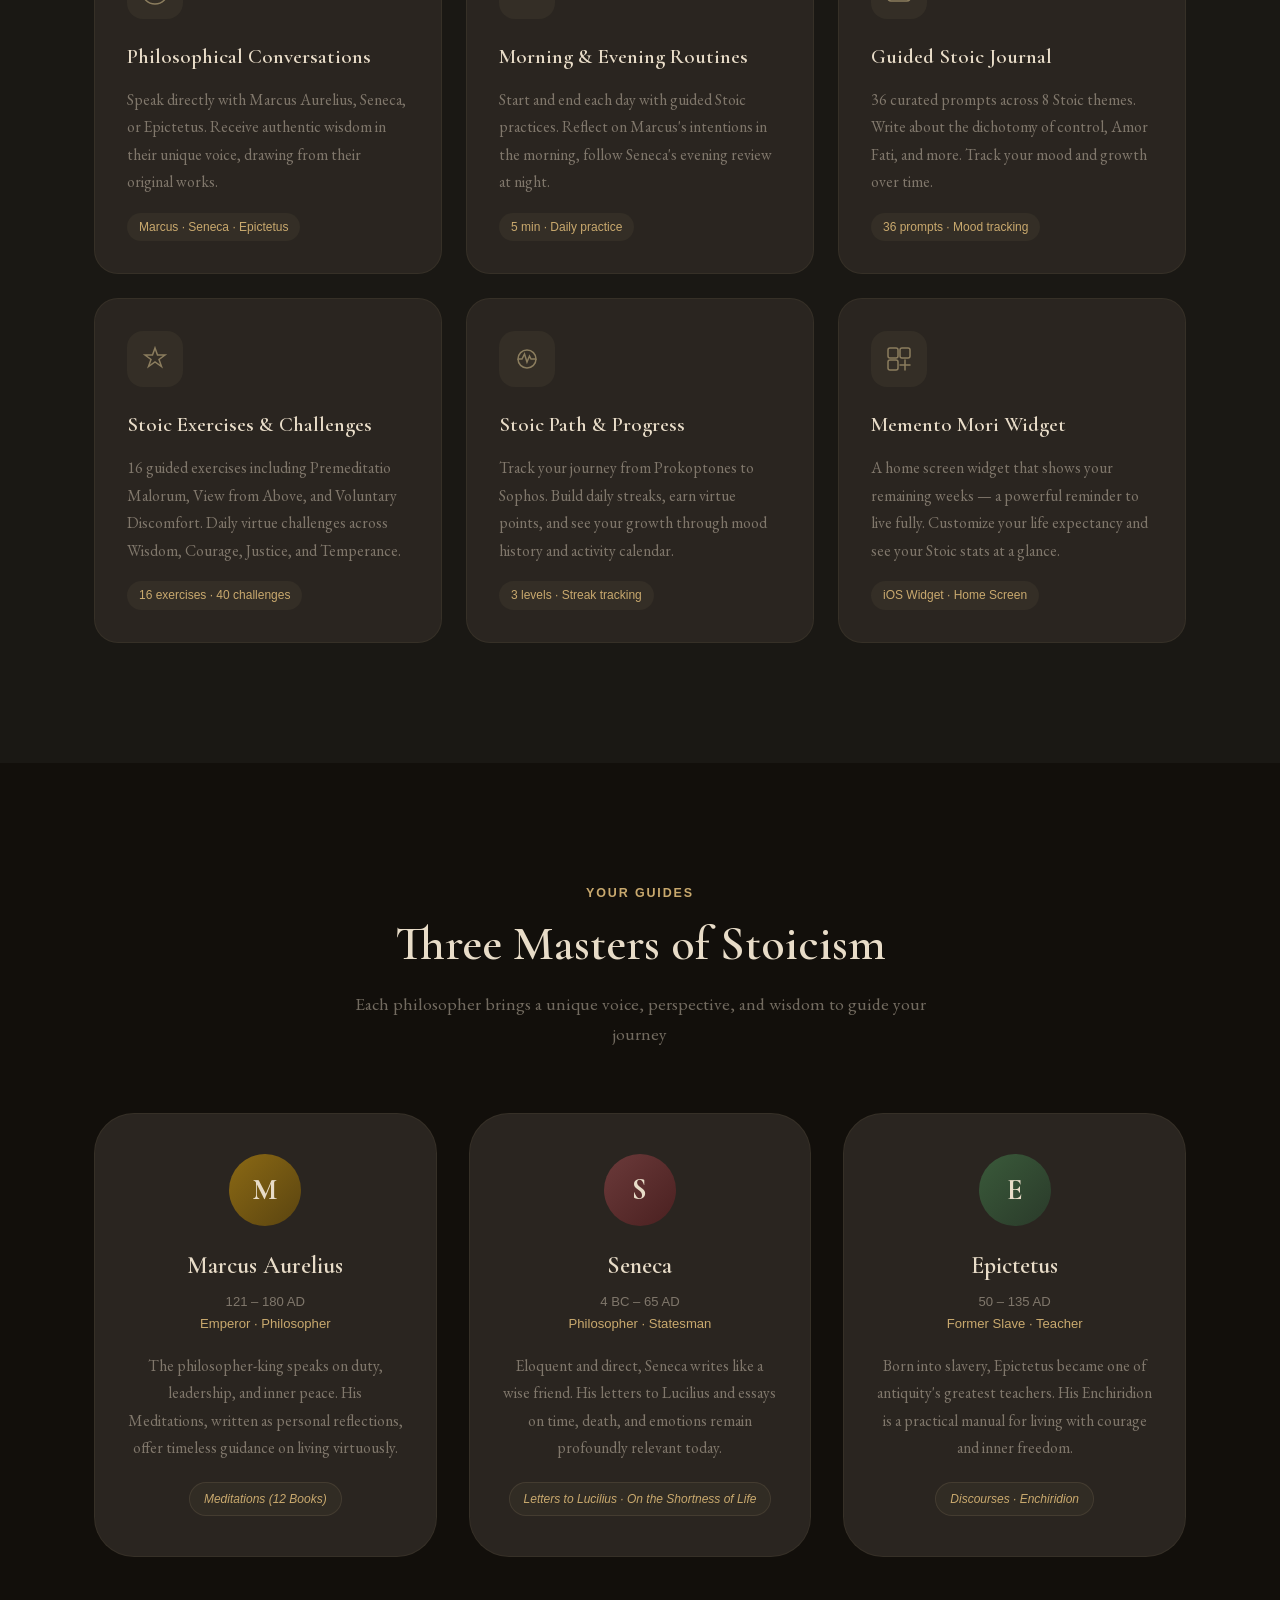
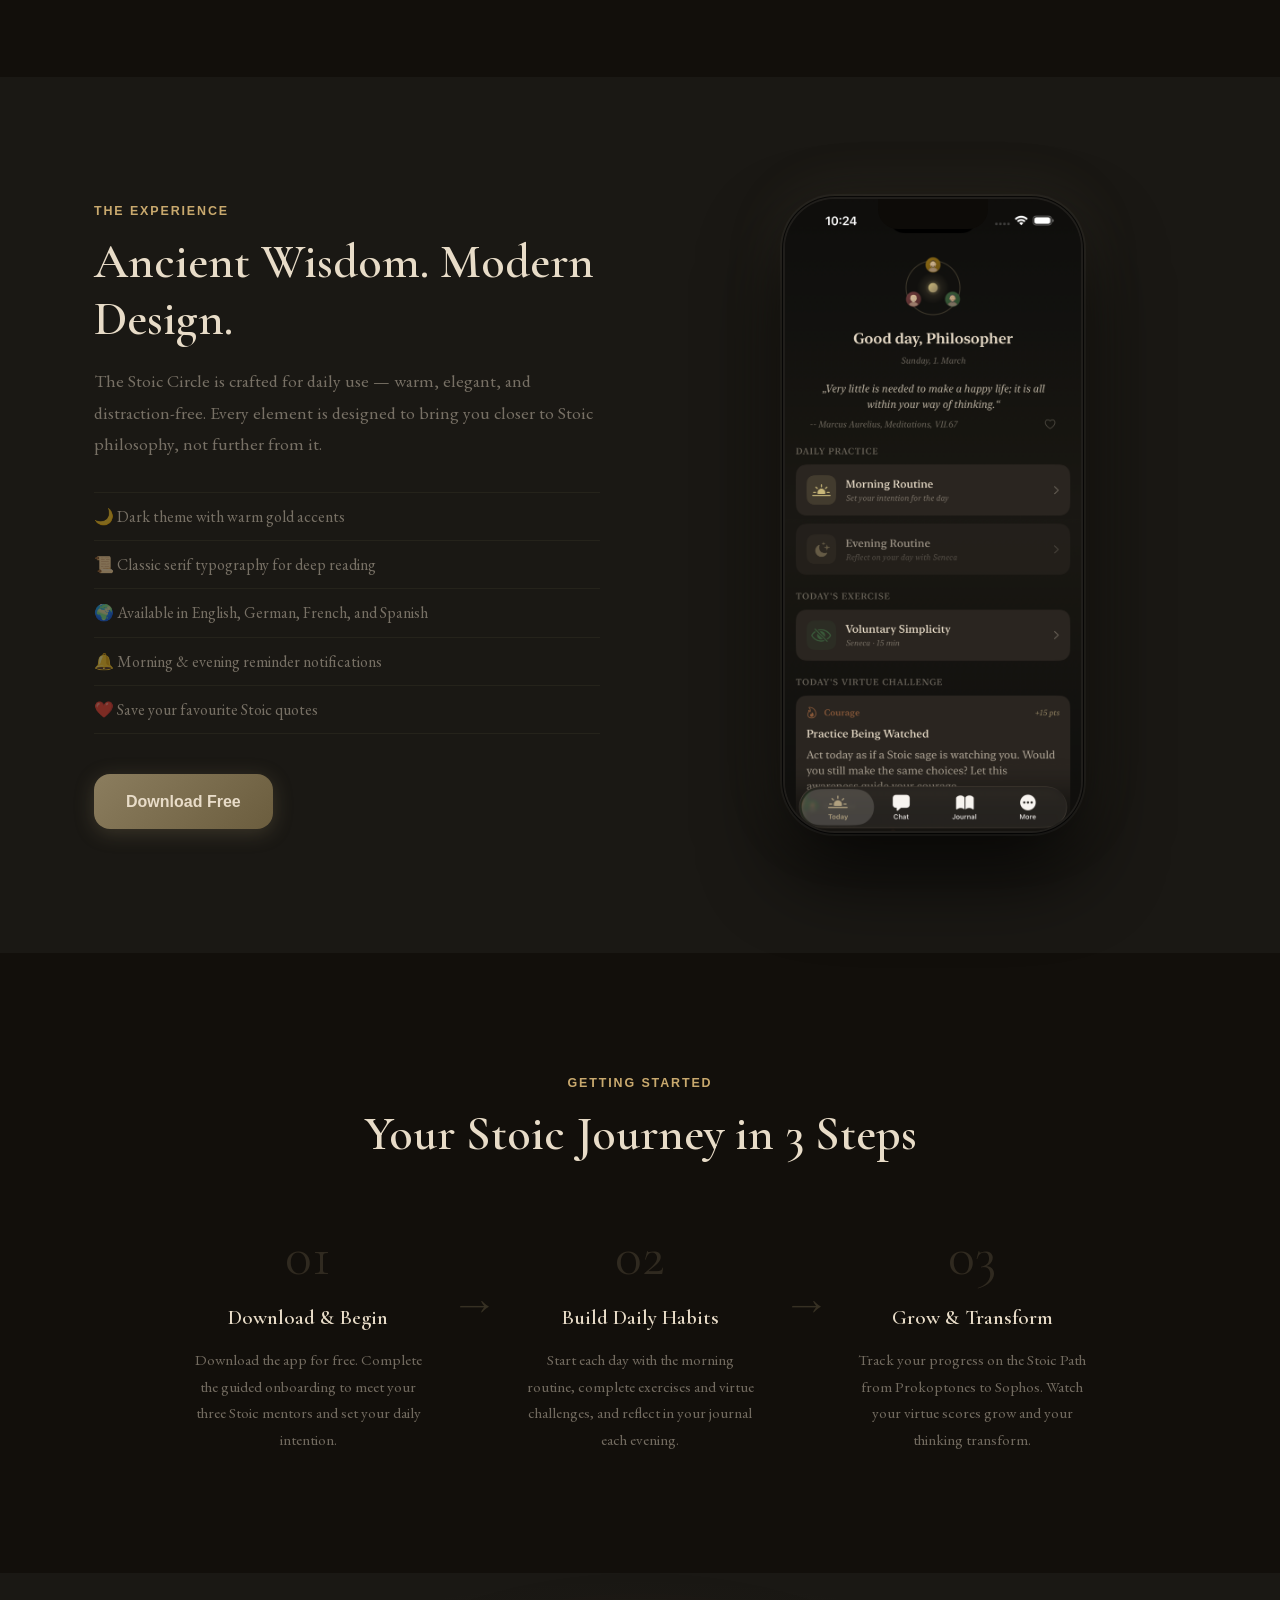
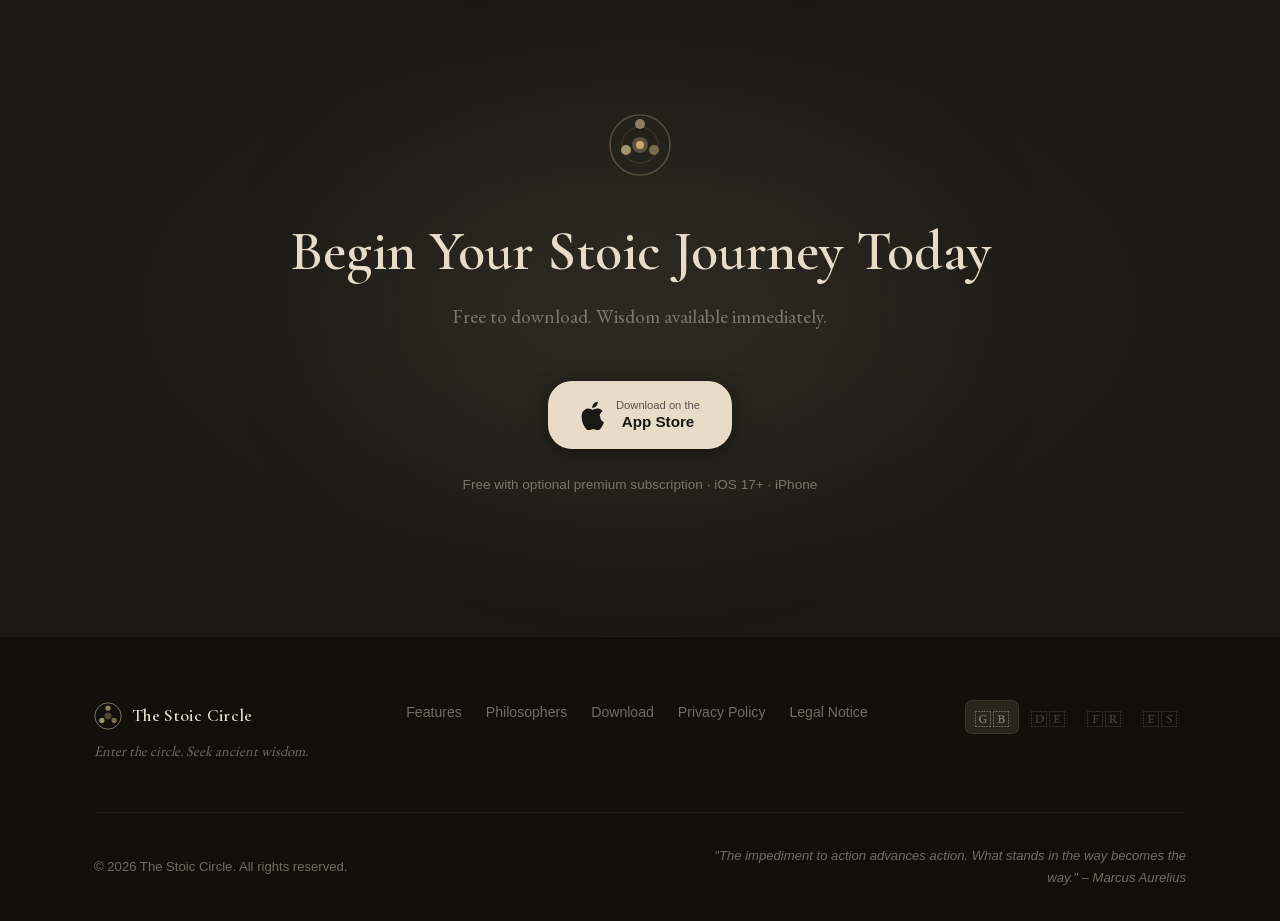
==== commit 9a1e1edd: "Add flag emoji lang switcher + FR/ES legal pages + language-aware app links Website: - Replace EN/DE" ====
--- a/index.html
+++ b/index.html
@@ -82,11 +82,11 @@
         <span class="nav-title">The Stoic Circle</span>
       </a>
       <div class="nav-right">
-        <div class="lang-switcher" role="listbox" aria-label="Language selection">
-          <button class="lang-btn active" data-lang="en" aria-label="English">EN</button>
-          <button class="lang-btn" data-lang="de" aria-label="Deutsch">DE</button>
-          <button class="lang-btn" data-lang="fr" aria-label="Français">FR</button>
-          <button class="lang-btn" data-lang="es" aria-label="Español">ES</button>
+        <div class="lang-switcher" aria-label="Language selection">
+          <button class="lang-btn active" data-lang="en" aria-label="English">🇬🇧</button>
+          <button class="lang-btn" data-lang="de" aria-label="Deutsch">🇩🇪</button>
+          <button class="lang-btn" data-lang="fr" aria-label="Français">🇫🇷</button>
+          <button class="lang-btn" data-lang="es" aria-label="Español">🇪🇸</button>
         </div>
         <a href="#download" class="nav-cta" data-i18n="nav.cta">Download</a>
       </div>
@@ -391,10 +391,10 @@
           <a href="imprint.html" data-i18n="footer.imprint">Legal Notice</a>
         </nav>
         <div class="footer-lang">
-          <button class="lang-btn-footer active" data-lang="en">EN</button>
-          <button class="lang-btn-footer" data-lang="de">DE</button>
-          <button class="lang-btn-footer" data-lang="fr">FR</button>
-          <button class="lang-btn-footer" data-lang="es">ES</button>
+          <button class="lang-btn-footer active" data-lang="en" aria-label="English">🇬🇧</button>
+          <button class="lang-btn-footer" data-lang="de" aria-label="Deutsch">🇩🇪</button>
+          <button class="lang-btn-footer" data-lang="fr" aria-label="Français">🇫🇷</button>
+          <button class="lang-btn-footer" data-lang="es" aria-label="Español">🇪🇸</button>
         </div>
       </div>
       <div class="footer-bottom">
--- a/css/style.css
+++ b/css/style.css
@@ -119,19 +119,26 @@
   padding: 3px;
 }
 .lang-btn {
-  padding: 4px 10px;
-  border-radius: 5px;
-  font-family: var(--font-ui);
-  font-size: 0.75rem;
-  font-weight: 600;
-  letter-spacing: 0.08em;
+  padding: 5px 9px;
+  border-radius: 6px;
+  font-family: var(--font-ui);
+  font-size: 1.2rem;
+  line-height: 1;
   color: var(--surface-dim);
   transition: all var(--transition);
-}
-.lang-btn:hover { color: var(--surface); }
+  opacity: 0.55;
+  cursor: pointer;
+  min-width: 36px;
+  min-height: 36px;
+  display: inline-flex;
+  align-items: center;
+  justify-content: center;
+}
+.lang-btn:hover { opacity: 1; transform: scale(1.15); }
 .lang-btn.active {
-  background: var(--accent);
-  color: var(--surface);
+  background: rgba(139, 125, 94, 0.25);
+  opacity: 1;
+  box-shadow: 0 0 0 1px rgba(139, 125, 94, 0.4);
 }
 .nav-cta {
   display: inline-flex;
@@ -699,19 +706,25 @@
   gap: 4px;
 }
 .lang-btn-footer {
-  padding: 5px 10px;
-  border-radius: 5px;
-  font-family: var(--font-ui);
-  font-size: 0.75rem;
-  font-weight: 600;
-  letter-spacing: 0.06em;
+  padding: 4px 8px;
+  border-radius: 6px;
+  font-size: 1.1rem;
+  line-height: 1;
   color: var(--surface-dim);
   transition: all var(--transition);
-}
-.lang-btn-footer:hover { color: var(--surface); }
+  opacity: 0.5;
+  cursor: pointer;
+  min-width: 32px;
+  min-height: 32px;
+  display: inline-flex;
+  align-items: center;
+  justify-content: center;
+}
+.lang-btn-footer:hover { opacity: 1; }
 .lang-btn-footer.active {
-  background: var(--accent);
-  color: var(--surface);
+  background: rgba(139, 125, 94, 0.2);
+  opacity: 1;
+  box-shadow: 0 0 0 1px rgba(139, 125, 94, 0.35);
 }
 .footer-bottom {
   border-top: 1px solid rgba(139, 125, 94, 0.1);
